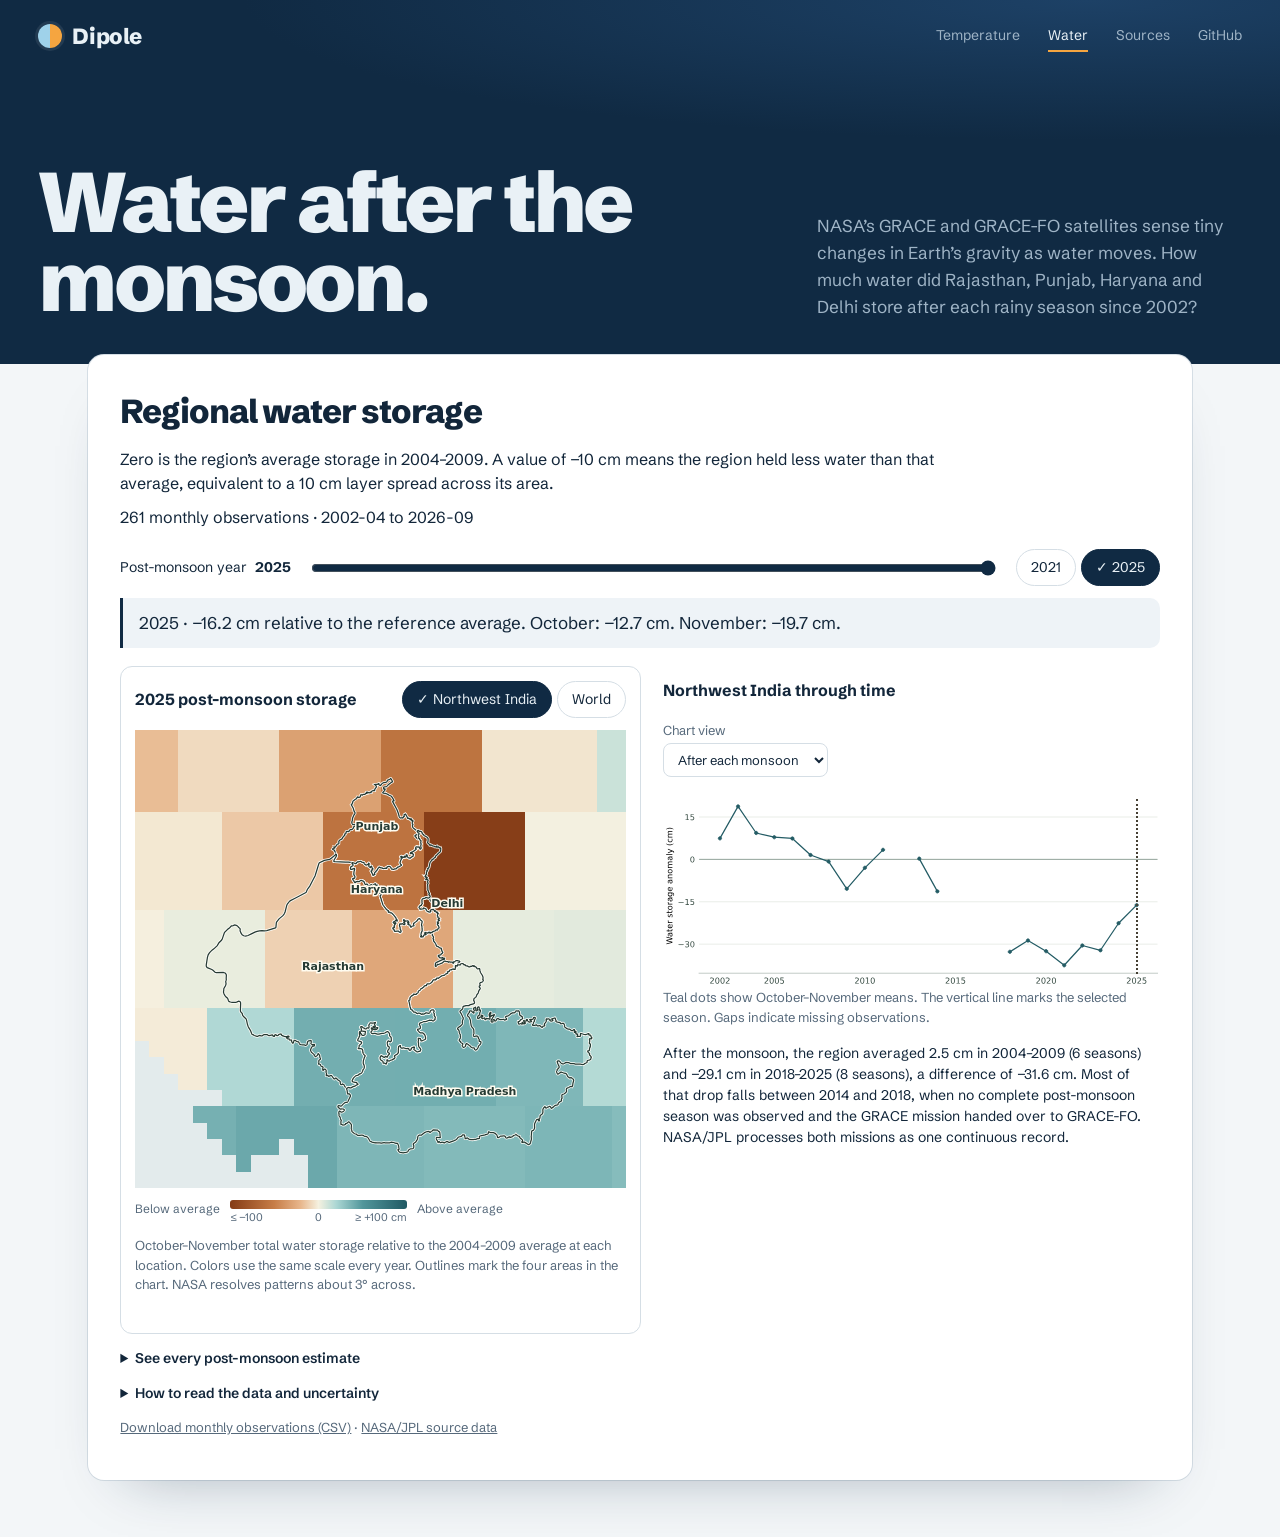
==== docs/water/index.html @ 599ec378 "Act on site feedback: mobile order, shorter findings, sharing, play - Opening text says what Dipole " ====
<!doctype html>
<html lang="en"><head><meta charset="utf-8"><meta name="viewport" content="width=device-width, initial-scale=1"><meta name="theme-color" content="#102a43"><link rel="icon" href="../favicon.svg" type="image/svg+xml">
<title>Northwest India water storage · Dipole</title>
<link rel="preload" href="../fonts/schibsted-grotesk-latin-wght-normal.woff2" as="font" type="font/woff2" crossorigin><link rel="stylesheet" href="../map/style.css?v=feedback-1"><link rel="stylesheet" href="water.css?v=design-2"><script type="module" src="water.js?v=design-2"></script></head>
<body>
<div class="deep waterdeep">
<header class="top"><a class="brand" href="../"><span class="brandmark" aria-hidden="true"></span>Dipole</a><nav aria-label="Project"><a href="../">Temperature</a><a href="./" aria-current="page">Water</a><a class="widelink" href="https://github.com/OmTheLast/Dipole/blob/main/docs/sources.md">Sources</a><a class="widelink" href="https://github.com/OmTheLast/Dipole">GitHub</a><details class="moremenu"><summary>More</summary><div><a href="https://github.com/OmTheLast/Dipole/blob/main/docs/sources.md">Sources</a><a href="https://github.com/OmTheLast/Dipole">GitHub</a></div></details></nav></header>
<section class="hero"><h1>Water after the monsoon.</h1>
<p class="lede">NASA’s GRACE and GRACE-FO satellites sense tiny changes in Earth’s gravity as water moves. How much water did Rajasthan, Punjab, Haryana and Delhi store after each rainy season since 2002?</p></section>
</div>
<main class="shore watershore">
<section class="atlas waterPanel"><h2>Regional water storage</h2>
<p>Zero is the region’s average storage in 2004–2009. A value of −10 cm means the region held less water than that average, equivalent to a 10 cm layer spread across its area.</p>
<p id="waterStatus" role="status">Loading NASA observations…</p>
<div id="waterData" hidden>
<div class="seasonControls"><label for="waterYear">Post-monsoon year <output id="yearLabel" for="waterYear"></output></label>
<input type="range" id="waterYear" step="1">
<div class="quickYears" aria-label="Comparison years"><button type="button" data-year="2021">2021</button><button type="button" data-year="2025">2025</button></div></div>
<div id="waterReading" aria-live="polite"></div>
<div class="linkedViews">
<figure class="waterAtlas">
<div class="waterMapHead"><h3 id="mapTitle">Post-monsoon storage</h3><div class="mapExtent"><button type="button" id="indiaMap" aria-pressed="true">Northwest India</button><button type="button" id="worldMap" aria-pressed="false">World</button></div></div>
<div class="waterMapFrame"><canvas id="waterMap" role="img" aria-labelledby="mapTitle" aria-describedby="waterMapCaption"></canvas><span id="mapMessage" role="status">Loading water map…</span></div>
<div class="mapLegend"><span>Below average</span><div class="waterScale"><div id="waterRamp"></div><div class="scaleNumbers"><span>≤ −100</span><span>0</span><span>≥ +100 cm</span></div></div><span>Above average</span></div>
<figcaption id="waterMapCaption">October–November total water storage relative to the 2004–2009 average at each location. Colors use the same scale every year. Outlines mark the four areas in the chart. NASA resolves patterns about 3° across.</figcaption>
<p id="mapSample"></p></figure>
<section class="waterHistory"><h3>Northwest India through time</h3>
<div class="waterControls"><label>Chart view <select id="waterView"><option value="post-monsoon">After each monsoon</option><option value="monthly">All observed months</option></select></label></div>
<figure><div class="waterChartFrame"><img id="waterChart" src="post-monsoon.svg" alt="October and November average water storage by year, with a fitted trend. Exact values follow in the table."><div id="chartMarker" aria-hidden="true"></div></div><figcaption id="waterLegend"></figcaption></figure>
<p id="waterTrend"></p></section></div>
<details><summary>See every post-monsoon estimate</summary><div class="scrolltable"><table><thead><tr><th>Year</th><th>October (cm)</th><th>November (cm)</th><th>Mean (cm)</th></tr></thead><tbody id="waterRows"></tbody></table></div></details>
<details><summary>How to read the data and uncertainty</summary>
<p>GRACE senses changes in total water stored in groundwater, soil, surface water and snow. Recovering an absolute volume or isolating groundwater would require extra information. The monthly series starts in April 2002. Missing months appear as gaps, including the break between satellite missions.</p>
<p>Each post-monsoon point averages October and November equally and requires both observations. Comparing the same months each year controls for the usual seasonal cycle. The period averages use only complete seasons.</p>
<p id="waterSensitivity"></p><p>The regional mean weights each grid square by the area inside the four boundaries. The 0.5° grid represents broader measurements at about 3° resolution. We used the JPL coastal-filtered product without optional gain factors.</p>
</details><p class="waterLinks"><a href="monthly.csv" download>Download monthly observations (CSV)</a> · <a href="https://podaac.jpl.nasa.gov/dataset/TELLUS_GRAC-GRFO_MASCON_CRI_GRID_RL06.3_V4">NASA/JPL source data</a></p></div></section></main></body></html>
---- docs/map/style.css ----
/* Dipole — "same planet, opposite trends".
   The page is built around the map's own diverging scale: deep ocean for the stage,
   sea-ice blue for below-global, ember for above-global. One typeface throughout. */
@font-face { font-family: "Schibsted Grotesk"; font-style: normal; font-display: swap; font-weight: 400 900;
  src: url("../fonts/schibsted-grotesk-latin-wght-normal.woff2") format("woff2-variations");
  unicode-range: U+0000-00FF, U+0131, U+0152-0153, U+02BB-02BC, U+02C6, U+02DA, U+02DC, U+0304, U+0308, U+0329, U+2000-206F, U+20AC, U+2122, U+2191, U+2193, U+2212, U+2215, U+FEFF, U+FFFD }
@font-face { font-family: "Schibsted Grotesk"; font-style: normal; font-display: swap; font-weight: 400 900;
  src: url("../fonts/schibsted-grotesk-latin-ext-wght-normal.woff2") format("woff2-variations");
  unicode-range: U+0100-02BA, U+02BD-02C5, U+02C7-02CC, U+02CE-02D7, U+02DD-02FF, U+0304, U+0308, U+0329, U+1D00-1DBF, U+1E00-1E9F, U+1EF2-1EFF, U+2020, U+20A0-20AB, U+20AD-20C0, U+2113, U+2C60-2C7F, U+A720-A7FF }
:root {
  --ocean: #102a43;      /* the stage the map sits on */
  --ocean-2: #1a3a5c;    /* raised surfaces on the stage */
  --ocean-line: #2f5275;
  --ice: #9fd2ea;        /* cooler than the world */
  --ember: #f5a540;      /* warmer than the world (on dark) */
  --brick: #a24f05;      /* warmer than the world (on light) */
  --deepblue: #215981;   /* cooler than the world (on light) */
  --foam: #e9f1f6;       /* text on the stage */
  --haze: #9fb4c6;       /* secondary text on the stage */
  --paper: #f3f6f8;
  --card: #ffffff;
  --ink: #12263a;
  --mist: #56697b;
  --line: #d5dee5;
  /* aliases used by the water page */
  --border: var(--line); --green: var(--ink); --muted: var(--mist);
  font: 400 16px/1.5 "Schibsted Grotesk", "Helvetica Neue", Arial, sans-serif;
  color: var(--ink);
  background: var(--paper);
}
* { box-sizing: border-box }
body { margin: 0 }
h1, h2, h3, p, figure { margin: 0 }
a { color: inherit }
button, input, select { font: inherit }
.visually-hidden { position: absolute; width: 1px; height: 1px; overflow: hidden; clip-path: inset(50%); white-space: nowrap }
:focus-visible { outline: 3px solid #f6c453; outline-offset: 2px }

/* ---------- the stage ---------- */
.deep {
  background: radial-gradient(120% 70% at 85% 0%, #1d4166 0%, var(--ocean) 55%) var(--ocean);
  color: var(--foam);
  padding: 0 max(3vw, 16px) 44px;
}
.deep > * { max-width: 1400px; margin-inline: auto }
.top { display: flex; align-items: center; justify-content: space-between; gap: 16px; height: 72px }
.brand { display: flex; align-items: center; gap: 10px; font-weight: 800; font-size: 22px; letter-spacing: -.02em; text-decoration: none }
.brandmark { width: 24px; height: 24px; border-radius: 50%; background: linear-gradient(90deg, var(--ice) 0 50%, var(--ember) 50% 100%); box-shadow: 0 0 0 3px #ffffff14 }
.top nav { display: flex; gap: clamp(12px, 2.4vw, 28px); font-size: 14px }
.top nav a { text-decoration: none; color: var(--haze); padding: 4px 0; border-bottom: 2px solid transparent }
.top nav a:hover { color: var(--foam) }
.top nav a[aria-current=page] { color: var(--foam); border-color: var(--ember) }

.hero { display: grid; grid-template-columns: minmax(0, 1.7fr) minmax(0, 1fr); gap: 20px 56px; align-items: end; padding: clamp(36px, 7vw, 92px) 0 36px }
.hero h1 { font-weight: 850; font-size: clamp(44px, 6.6vw, 104px); line-height: .94; letter-spacing: -.045em }
.lede { max-width: 46ch; font-size: clamp(16px, 1.35vw, 19px); line-height: 1.55; color: var(--haze) }

/* findings: three doors into the data */
.cases { display: grid; grid-template-columns: repeat(3, minmax(0, 1fr)); gap: 10px; border: 0; padding: 0; margin-bottom: 14px }
.cases button { display: grid; gap: 2px; text-align: left; cursor: pointer; padding: 14px 18px; color: var(--foam);
  background: #ffffff08; border: 1px solid var(--ocean-line); border-radius: 12px; transition: background .15s, border-color .15s }
.cases button:hover { background: #ffffff12 }
.cases b { font-size: 17px; font-weight: 700 }
.cases small { font-size: 13px; color: var(--haze) }
.cases button[aria-pressed=true] { background: var(--foam); border-color: var(--foam); color: var(--ink) }
.cases button[aria-pressed=true] small { color: var(--mist) }
.story { max-width: 1400px; margin-bottom: 28px; padding: 4px 0 4px 18px; border-left: 3px solid var(--ember); font-size: clamp(16px, 1.3vw, 18px); line-height: 1.55; color: var(--foam) }
.story[hidden] { display: none }
.story { max-width: 82ch; margin-left: max(0px, calc((100% - 1400px) / 2)) }

/* segmented controls */
.controls { display: flex; flex-wrap: wrap; gap: 14px 22px; margin-bottom: 18px }
.segmented { display: flex; align-items: center; gap: 0; border: 0; padding: 0; margin: 0 }
.segmented legend { float: left; margin-right: 10px; font-size: 13px; color: var(--haze) }
.segmented button { cursor: pointer; padding: 7px 14px; font-size: 14px; color: var(--foam); background: transparent; border: 1px solid var(--ocean-line) }
.segmented button + button { border-left: 0 }
.segmented button:first-of-type { border-radius: 999px 0 0 999px }
.segmented button:last-of-type { border-radius: 0 999px 999px 0 }
.segmented button:hover { background: #ffffff10 }
.segmented button[aria-pressed=true] { background: var(--ice); border-color: var(--ice); color: var(--ocean); font-weight: 600 }
fieldset:disabled button { opacity: .55; cursor: progress }

#scrubber { max-width: 640px; margin: 0 auto 18px max(0px, calc((100% - 1400px) / 2)); padding: 12px 16px; border: 1px solid var(--ocean-line); border-radius: 12px; background: #ffffff08 }
#scrubber label { display: flex; align-items: baseline; gap: 10px; font-size: 14px; color: var(--haze) }
#yearValue { font-weight: 800; font-size: 22px; color: var(--foam) }
.yeartrack { display: flex; align-items: center; gap: 12px; color: var(--haze); font-size: 13px }
#year { width: 100%; min-width: 0; height: 30px; margin: 0; accent-color: var(--ice) }
#status { color: var(--haze); margin-bottom: 12px }
#status:empty { display: none }

/* map + inspector */
.workspace { display: grid; grid-template-columns: minmax(0, 2fr) minmax(320px, 1fr); gap: 20px; align-items: start }
.atlas { min-width: 0 }
.maptools { display: flex; flex-wrap: wrap; align-items: center; gap: 6px; margin-bottom: 10px }
.maptools button { min-width: 36px; min-height: 36px; padding: 6px 12px; cursor: pointer; color: var(--foam); background: #ffffff0d; border: 1px solid var(--ocean-line); border-radius: 999px }
.maptools button:hover { background: #ffffff1a }
.maptools button:disabled { opacity: .4; cursor: default }
#zoomLevel { min-width: 3ch; text-align: center; color: var(--foam) }
#mapHint { font-size: 13px; color: var(--haze); margin-left: 6px }
.maparea { position: relative; border-radius: 10px; overflow: hidden; box-shadow: 0 24px 60px -24px #000a, 0 0 0 1px #ffffff1a }
canvas { display: block; width: 100% }
#map { aspect-ratio: 2 / 1; cursor: crosshair; background: #0c2238 }
#map.zoomed { cursor: grab; touch-action: none }
#map.dragging { cursor: grabbing }
#cellTip { position: absolute; pointer-events: none; max-width: 100%; background: var(--foam); color: var(--ink); border-radius: 8px; padding: 7px 10px; font-size: 13px; line-height: 1.45; white-space: pre-line; box-shadow: 0 8px 24px #0006 }

.legend { display: flex; flex-wrap: wrap; align-items: center; gap: 10px 22px; margin-top: 14px; font-size: 13px; color: var(--haze) }
.legendscale { display: flex; align-items: center; gap: 12px }
.legendtitle { color: var(--foam) }
#legendUnits { color: var(--haze) }
.scale { width: 190px }
.gradient { height: 10px; border-radius: 999px; background: linear-gradient(90deg, #215981, #8dbccb, #f3eedb, #f1a340, #b35806) }
.ticks { display: flex; justify-content: space-between; margin-top: 3px; font-size: 12px }
.missing, .overlaykey > span { display: flex; align-items: center; gap: 6px }
.missing i, .hatchkey i { width: 12px; height: 12px; border-radius: 2px }
.missing i { background: #a6a9a5 }
.hatchkey i { background: repeating-linear-gradient(135deg, #f3eedb 0 2px, #4b5a55 2px 3px) }
.overlaykey[hidden] { display: none }

.locations { display: flex; flex-wrap: wrap; align-items: end; justify-content: space-between; gap: 14px 24px; margin-top: 18px; padding-top: 16px; border-top: 1px solid var(--ocean-line) }
.presets { display: flex; flex-wrap: wrap; align-items: center; gap: 8px }
.presetlabel { font-size: 13px; color: var(--haze); margin-right: 4px }
.presets button, #coords button { cursor: pointer; padding: 7px 14px; font-size: 14px; color: var(--foam); background: #ffffff0d; border: 1px solid var(--ocean-line); border-radius: 999px }
.presets button:hover { background: #ffffff1a }
#coords { display: flex; flex-wrap: wrap; align-items: end; gap: 8px }
#coords label { display: grid; gap: 3px; font-size: 12px; color: var(--haze) }
#coords input { width: 112px; padding: 7px 10px; font-size: 14px; color: var(--foam); background: #0c2238; border: 1px solid var(--ocean-line); border-radius: 8px }
#coords input::placeholder { color: #6f88a0 }
#coords button { background: var(--foam); border-color: var(--foam); color: var(--ink); font-weight: 600 }

.inspector { background: var(--card); color: var(--ink); border-radius: 16px; overflow: hidden; box-shadow: 0 30px 60px -30px #000c }
.kind { padding: 18px 22px 0; font-size: 13px; color: var(--mist) }
#details { padding: 4px 22px 18px }
#name { font-weight: 800; font-size: 30px; line-height: 1.1; letter-spacing: -.02em }
#bounds { margin-top: 4px; font-size: 13px; color: var(--mist) }
#coverage, #reference { margin-top: 6px; font-size: 14px; color: var(--mist) }
.metriclabel { margin-top: 2px; font-size: 14px; color: var(--mist) }
.q { margin-top: 18px; font-size: 12px; font-weight: 700; color: var(--deepblue) }
.q:first-child { margin-top: 6px }
#change { font-weight: 850; font-size: clamp(34px, 3.1vw, 46px); line-height: 1.02; letter-spacing: -.04em; color: var(--brick) }
#rate, #interval, #explain { margin-top: 6px; font-size: 15px }
#explain { font-weight: 600 }
#sparse { margin-top: 6px; font-size: 13px; color: var(--mist) }
.note { margin-top: 8px; max-width: 80ch; font-size: 13px; color: var(--mist) }
.history { padding: 18px 22px 20px; border-top: 1px solid var(--line); background: #f8fafb }
.history h3 { font-size: 16px; font-weight: 700 }
.caption { font-size: 13px; color: var(--mist) }
.chartkey { display: flex; flex-wrap: wrap; gap: 4px 16px; margin-top: 10px; font-size: 13px }
.chartkey span::before { content: ""; display: inline-block; width: 16px; margin-right: 6px; vertical-align: middle; border-top: 2.5px solid #1d5f86 }
.chartkey span:nth-child(2)::before { border-color: #c9781e }
.chartkey span:nth-child(3)::before { border-top: 2px dashed var(--ink) }
#plot { height: 150px; margin: 10px 0 6px }
summary { cursor: pointer; font-size: 14px; font-weight: 600 }
.history summary { font-size: 13px; color: var(--mist) }
.tablebox { overflow: auto; max-height: 180px; margin-top: 6px }
table { width: 100%; border-collapse: collapse; text-align: left; font-size: 13px }
.tablebox td, .tablebox th { padding: 2px 8px 2px 0 }

/* ---------- below the stage ---------- */
.shore { max-width: 1400px; margin: 0 auto; padding: 56px max(3vw, 16px) 0 }
.chapter { padding: 40px 0; border-top: 1px solid var(--line) }
.chapter:first-child { border-top: 0; padding-top: 0 }
.chapterhead { display: grid; grid-template-columns: minmax(0, 1fr) minmax(0, 1fr); gap: 8px 56px; align-items: end; margin-bottom: 24px }
.chapter h2 { font-weight: 800; font-size: clamp(26px, 3vw, 40px); line-height: 1.08; letter-spacing: -.03em }
.chapterhead p, #exposureCaption, #comparisonCaption { max-width: 60ch; font-size: 16px; color: var(--mist) }
.scrolltable { overflow-x: auto }
.chapter table { min-width: 560px; font-size: 15px }
.chapter th { font-size: 13px; font-weight: 600; color: var(--mist); vertical-align: bottom; padding: 0 16px 8px 0; text-align: right; line-height: 1.35 }
.chapter td, .chapter tbody th { padding: 12px 16px 12px 0; border-top: 1px solid var(--line); text-align: right; white-space: nowrap }
.chapter tr > :first-child, .comparison tr > :nth-child(2) { text-align: left }
.chapter tbody th, .chapter tbody td:first-child { font-weight: 700 }
.shortfit th, .shortfit td { color: var(--mist) }
.chapter details { margin-top: 18px; max-width: 80ch }
.chapter details p, .method p { margin-top: 10px; color: var(--mist) }

.populationBar { max-width: 760px; margin-bottom: 28px }
.populationBar figcaption { font-size: 14px; font-weight: 600 }
.populationTrack { height: 22px; margin: 10px 0 8px; border-radius: 999px; overflow: hidden; background: #8dbccb }
.populationTrack span { display: block; height: 100%; background: linear-gradient(90deg, #b35806, #f1a340) }
.populationLabels { display: flex; justify-content: space-between; gap: 8px; font-size: 14px; color: var(--mist) }

.water-teaser { display: grid; grid-template-columns: minmax(0, 1fr) auto; align-items: end; gap: 16px 40px }
.water-teaser .chapterhead { margin: 0 }
.teaserlink { display: inline-block; padding: 12px 22px; border-radius: 999px; background: var(--ocean); color: var(--foam); text-decoration: none; font-weight: 600; white-space: nowrap }
.teaserlink:hover { background: var(--ocean-2) }

.method summary { font-size: 16px }
.method p { max-width: 80ch }
footer { display: grid; gap: 4px; padding: 32px 0 48px; border-top: 1px solid var(--line); font-size: 13px; color: var(--mist) }

@media (max-width: 1000px) {
  .workspace { grid-template-columns: 1fr }
  .hero, .chapterhead { grid-template-columns: 1fr }
}
@media (max-width: 640px) {
  .top { height: 60px }
  .top nav { gap: 12px; font-size: 13px }
  .cases { grid-template-columns: 1fr }
  .cases button { padding: 11px 14px }
  .segmented legend { float: none; display: block; margin-bottom: 4px }
  .segmented { flex-wrap: wrap }
  .controls { gap: 12px }
  .legend { gap: 8px 14px }
  .scale { width: 150px }
  .water-teaser { grid-template-columns: 1fr }
  #details, .history, .kind { padding-inline: 16px }
}
@media (prefers-reduced-motion: reduce) { * { transition: none !important } }

/* ---------- feedback round ---------- */
/* header: one row; Sources and GitHub fold into "More" on small phones */
.moremenu { display: none; position: relative }
.moremenu summary { list-style: none; color: var(--haze); cursor: pointer; font-weight: 400; font-size: inherit }
.moremenu summary::-webkit-details-marker { display: none }
.moremenu summary::after { content: " ▾" }
.moremenu div { position: absolute; right: 0; top: 30px; z-index: 5; display: grid; gap: 8px; padding: 12px 16px; background: var(--ocean-2); border: 1px solid var(--ocean-line); border-radius: 10px; white-space: nowrap }
.top nav { align-items: center; white-space: nowrap }

/* hero text: what it is, what we found, what to try */
.herotext { display: grid; gap: 14px; max-width: 52ch }
.herotext .lede { color: var(--foam) }
.readmore summary { display: none }
.heromore { display: grid; gap: 6px; font-size: 15px; color: var(--haze) }
.heromore h2 { font-size: 13px; font-weight: 700; color: var(--foam); margin-top: 6px }
.heromore ul { margin: 0; padding-left: 18px; display: grid; gap: 4px }

/* controls: the two that change the map most come first; a line says what the colours mean */
.modegroup { display: grid; gap: 6px }
.modehint { font-size: 13px; color: var(--haze); padding-left: 2px }
.modehint::before { content: ""; display: inline-block; width: 26px; height: 8px; margin-right: 8px; border-radius: 4px; vertical-align: middle; background: linear-gradient(90deg, #215981, #f3eedb, #b35806) }
.segmented.minor button { padding: 5px 12px; font-size: 13px }
/* selected state reads without colour too: a check mark and heavier text */
.segmented button[aria-pressed=true]::before, .cases button[aria-pressed=true] b::before { content: "✓ "; font-weight: 800 }
.cases button[aria-pressed=true] { box-shadow: inset 0 -4px 0 var(--ember) }
.waterPanel button[aria-pressed=true]::before { content: "✓ " }

/* play the years */
.scrubhead { display: flex; align-items: center; justify-content: space-between; gap: 12px }
#playYear { cursor: pointer; padding: 6px 16px; border-radius: 999px; border: 1px solid var(--ice); background: var(--ice); color: var(--ocean); font-weight: 700 }
#playYear[aria-pressed=true] { background: transparent; color: var(--foam) }
#copyLink { margin-left: auto }

/* explore a place sits above the map */
.atlas .locations { margin: 0 0 14px; padding: 0 0 14px; border-top: 0; border-bottom: 1px solid var(--ocean-line) }
.presetlabel { color: var(--foam); font-weight: 600 }

/* India's share, large */
.bignumber { max-width: 30ch; margin-bottom: 18px; font-size: clamp(20px, 2vw, 26px); line-height: 1.3; font-weight: 600 }
#indiaShare { display: block; font-size: clamp(64px, 9vw, 120px); line-height: .95; font-weight: 850; letter-spacing: -.04em; color: var(--brick) }

@media (max-width: 640px) {
  /* map and a one-line finding first; the long text waits behind "Read more" */
  .deep { display: flex; flex-direction: column }
  .deep > .top { order: 0 } .deep > .hero { order: 1; padding-bottom: 18px }
  .deep > #story { order: 2; margin-bottom: 16px } .deep > #status { order: 3 }
  .deep > .workspace { display: contents }
  .atlas { order: 4; display: flex; flex-direction: column }
  .atlas .maparea { order: 1 } .atlas .legend { order: 2 } .atlas .maptools { order: 3; margin-top: 12px } .atlas .locations { order: 4; margin-top: 14px; padding-top: 14px; border-top: 1px solid var(--ocean-line); border-bottom: 0 }
  .deep > .controls { order: 5; margin-top: 22px } .deep > #scrubber { order: 6 } .deep > .cases { order: 7; margin-top: 8px }
  .inspector { order: 8; margin-top: 20px }
  .readmore summary { display: inline-block; color: var(--ice); font-weight: 600; font-size: 15px }
  .readmore[open] summary { margin-bottom: 8px }
  .story { font-size: 15px }
  #copyLink { margin-left: 0 }
}
@media (max-width: 480px) {
  .widelink { display: none }
  .moremenu { display: block }
}
---- docs/water/water.css ----
.waterdeep {padding-bottom:8px}
.watershore {max-width:1180px; margin-top:-8px; padding-top:0; padding-bottom:56px}
.waterPanel {background:var(--card); border-radius:16px; box-shadow:0 30px 60px -40px #102a4366, 0 0 0 1px var(--line); transform:translateY(-1px)}
.waterPanel > h2 {font-weight:800; font-size:clamp(24px,2.6vw,34px); letter-spacing:-.03em}
.waterPanel {padding:clamp(14px,3vw,32px)}
.waterPanel p {margin:10px 0; max-width:86ch}
.waterControls {display:flex; flex-wrap:wrap; gap:12px 24px; margin:19px 0}
.waterControls label {display:grid; gap:3px; color:var(--muted); font-size:13px}
.waterControls select {font:inherit; color:var(--green); background:white; padding:7px 10px; border:1px solid var(--border); border-radius:4px}
#waterReading {border-left:3px solid var(--ocean); padding:12px 16px; background:#eef3f7; border-radius:0 10px 10px 0; font-size:17px}
figure {margin:16px 0} figure img {display:block; width:100%; height:auto}
figcaption, .waterLinks {color:var(--muted); font-size:13px}
.waterPanel details {margin:14px 0}
.waterPanel table {border-collapse:collapse; width:auto}
.waterPanel th,.waterPanel td {padding:4px 12px; text-align:right; border-bottom:1px solid var(--border)}
@media(max-width:550px){.waterPanel th,.waterPanel td {padding:4px} figure {margin-inline:-9px}}

.seasonControls {display:flex; flex-wrap:wrap; align-items:center; gap:10px 18px; margin:20px 0 12px}
.seasonControls label {font-size:14px}
#yearLabel {margin-left:4px; font-weight:700; font-variant-numeric:tabular-nums}
#waterYear {flex:1; min-width:110px; padding:0; accent-color:var(--green)}
.quickYears,.mapExtent {display:flex; gap:5px}
.waterAtlas {margin:18px 0; padding:14px; border:1px solid var(--border); border-radius:12px}
.waterMapHead {display:flex; align-items:center; justify-content:space-between; flex-wrap:wrap; gap:8px; margin-bottom:12px}
.waterMapHead h3 {font-size:16px}
.waterMapFrame {position:relative; background:#e3ebec}
#waterMap {cursor:crosshair; max-width:100%}
#mapMessage {position:absolute; inset:50% auto auto 50%; transform:translate(-50%,-50%); padding:7px 12px; border-radius:4px; background:#fffef6; text-align:center; font-size:13px; width:max-content; max-width:90%}
.mapLegend {display:flex; flex-wrap:wrap; align-items:flex-start; gap:5px 10px; margin:12px 0; font-size:12px; color:var(--muted)}
.waterScale {width:clamp(100px,36%,230px)}
#waterRamp {height:9px; border-radius:3px}
.scaleNumbers {position:relative; display:flex; justify-content:space-between; margin-top:2px; font-size:11px; line-height:1.2}
.scaleNumbers span:nth-child(2) {position:absolute; left:50%; transform:translateX(-50%)}
#mapSample {min-height:1.45em; margin:6px 0 0; font-size:13px; color:var(--green)}
.waterChartFrame {position:relative}
#chartMarker {position:absolute; width:0; border-left:2px dotted #453f33; pointer-events:none}
@media(max-width:550px){.waterAtlas {padding:8px}.seasonControls {gap:6px}.quickYears button,.mapExtent button {padding:6px 8px}.mapLegend {gap:4px;font-size:11px}}
.linkedViews {display:grid; grid-template-columns:minmax(0,1.05fr) minmax(0,1fr); gap:22px; margin-top:18px}
.linkedViews .waterAtlas {margin:0}
.waterHistory {padding-top:12px}
.waterHistory h3 {font-size:16px}
.waterHistory #waterTrend {font-size:14px}
@media(max-width:780px){.linkedViews {grid-template-columns:1fr;gap:8px}}

.waterPanel button {cursor:pointer; padding:7px 14px; font-size:14px; color:var(--ink); background:#fff; border:1px solid var(--line); border-radius:999px}
.waterPanel button:hover {background:#eef3f7}
.waterPanel button[aria-pressed=true] {background:var(--ocean); border-color:var(--ocean); color:var(--foam)}
#waterYear {accent-color:var(--ocean)}
.waterControls select {border-radius:8px}
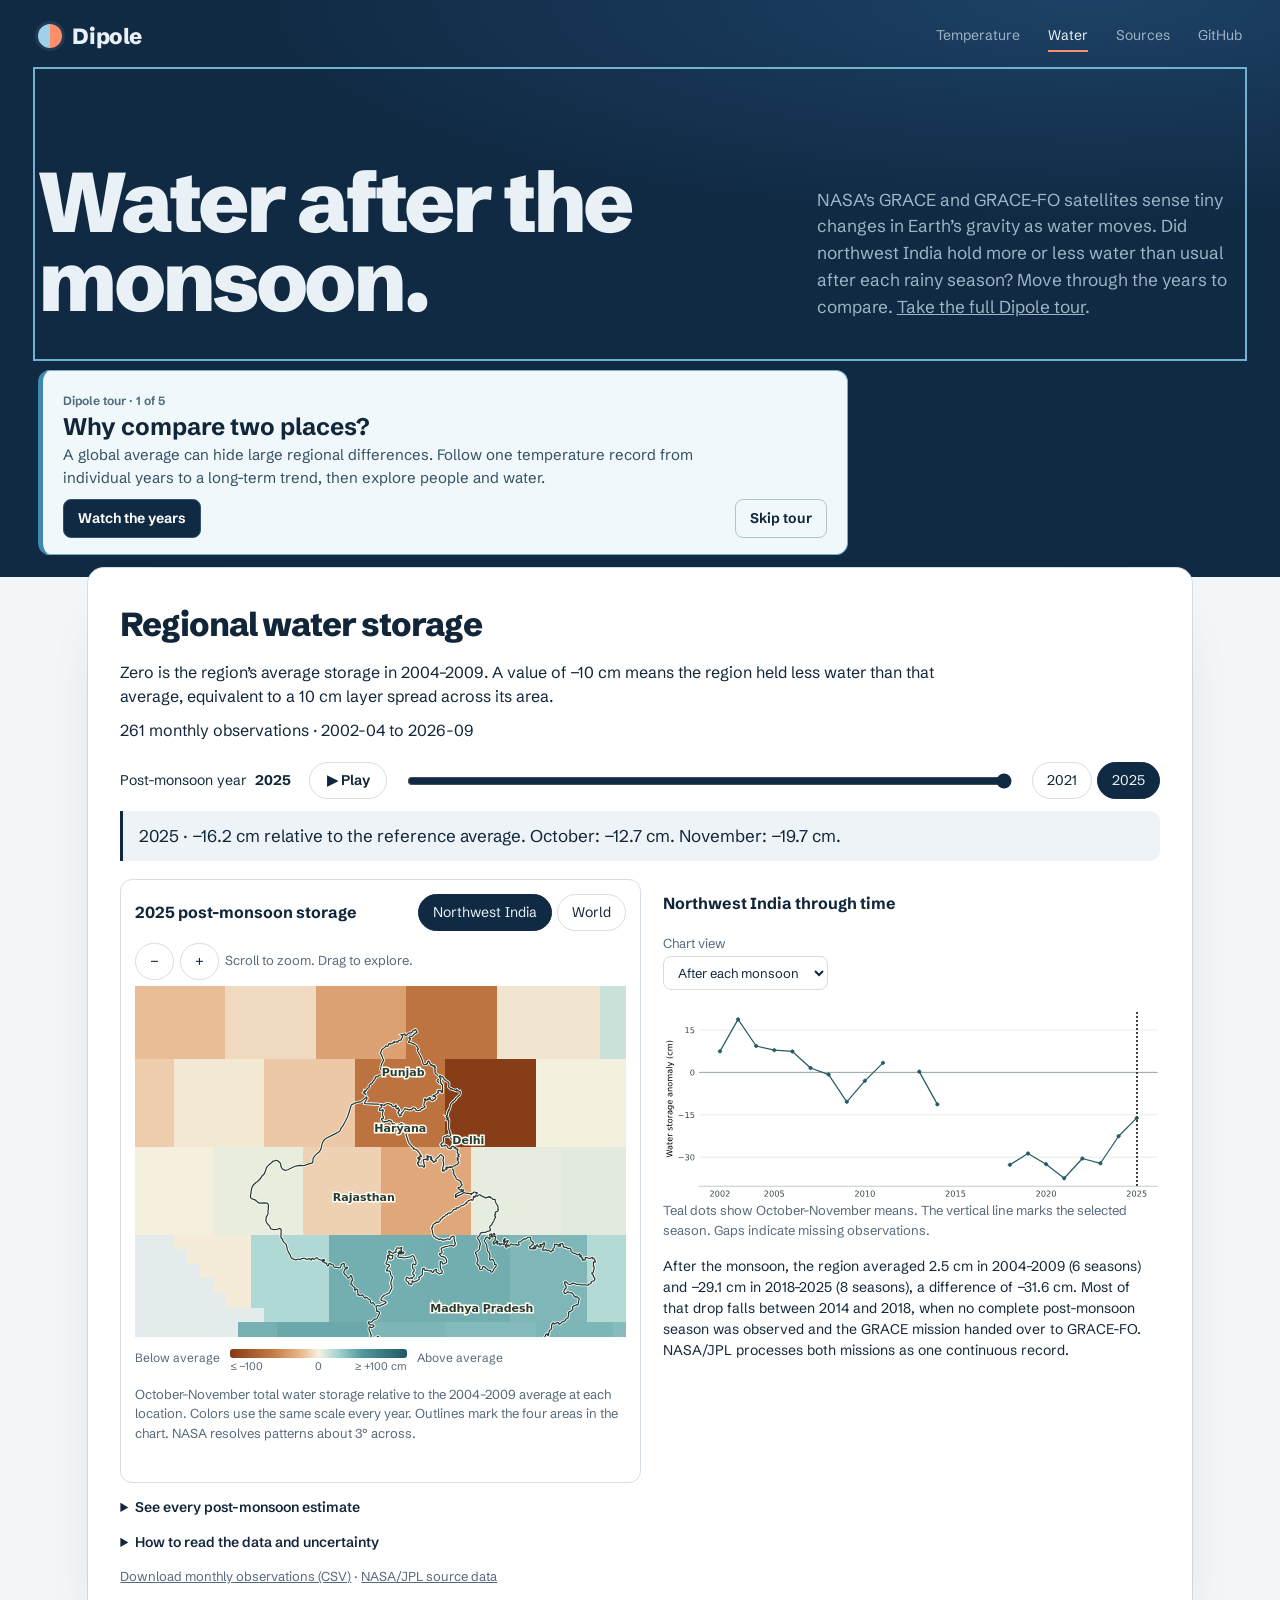
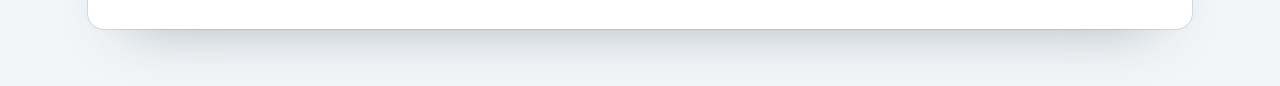
==== commit 830ba7b3: "Guide visitors through playable climate maps and country comparisons" ====
--- a/docs/water/index.html
+++ b/docs/water/index.html
@@ -1,12 +1,12 @@
 <!doctype html>
 <html lang="en"><head><meta charset="utf-8"><meta name="viewport" content="width=device-width, initial-scale=1"><meta name="theme-color" content="#102a43"><link rel="icon" href="../favicon.svg" type="image/svg+xml">
 <title>Northwest India water storage · Dipole</title>
-<link rel="preload" href="../fonts/schibsted-grotesk-latin-wght-normal.woff2" as="font" type="font/woff2" crossorigin><link rel="stylesheet" href="../map/style.css?v=feedback-1"><link rel="stylesheet" href="water.css?v=design-2"><script type="module" src="water.js?v=design-2"></script></head>
+<link rel="preload" href="../fonts/schibsted-grotesk-latin-wght-normal.woff2" as="font" type="font/woff2" crossorigin><link rel="stylesheet" href="../map/style.css?v=guide-1"><link rel="stylesheet" href="water.css?v=guide-1"><script defer src="../map/player.js?v=2"></script><script defer src="../map/tour.js?v=1"></script><script type="module" src="water.js?v=guide-1"></script></head>
 <body>
 <div class="deep waterdeep">
-<header class="top"><a class="brand" href="../"><span class="brandmark" aria-hidden="true"></span>Dipole</a><nav aria-label="Project"><a href="../">Temperature</a><a href="./" aria-current="page">Water</a><a class="widelink" href="https://github.com/OmTheLast/Dipole/blob/main/docs/sources.md">Sources</a><a class="widelink" href="https://github.com/OmTheLast/Dipole">GitHub</a><details class="moremenu"><summary>More</summary><div><a href="https://github.com/OmTheLast/Dipole/blob/main/docs/sources.md">Sources</a><a href="https://github.com/OmTheLast/Dipole">GitHub</a></div></details></nav></header>
+<header class="top"><a class="brand" href="../"><span class="brandmark" aria-hidden="true"></span>Dipole</a><nav aria-label="Project"><a href="../">Temperature</a><a href="./" aria-current="page">Water</a><a href="https://github.com/OmTheLast/Dipole/blob/main/docs/sources.md">Sources</a><a href="https://github.com/OmTheLast/Dipole">GitHub</a></nav></header>
 <section class="hero"><h1>Water after the monsoon.</h1>
-<p class="lede">NASA’s GRACE and GRACE-FO satellites sense tiny changes in Earth’s gravity as water moves. How much water did Rajasthan, Punjab, Haryana and Delhi store after each rainy season since 2002?</p></section>
+<p class="lede">NASA’s GRACE and GRACE-FO satellites sense tiny changes in Earth’s gravity as water moves. Did northwest India hold more or less water than usual after each rainy season? Move through the years to compare. <a href="../?tour=start">Take the full Dipole tour</a>.</p></section>
 </div>
 <main class="shore watershore">
 <section class="atlas waterPanel"><h2>Regional water storage</h2>
@@ -14,12 +14,13 @@
 <p id="waterStatus" role="status">Loading NASA observations…</p>
 <div id="waterData" hidden>
 <div class="seasonControls"><label for="waterYear">Post-monsoon year <output id="yearLabel" for="waterYear"></output></label>
-<input type="range" id="waterYear" step="1">
+<button class="action play" type="button" id="playWater">Play</button><input type="range" id="waterYear" step="1">
 <div class="quickYears" aria-label="Comparison years"><button type="button" data-year="2021">2021</button><button type="button" data-year="2025">2025</button></div></div>
 <div id="waterReading" aria-live="polite"></div>
 <div class="linkedViews">
 <figure class="waterAtlas">
 <div class="waterMapHead"><h3 id="mapTitle">Post-monsoon storage</h3><div class="mapExtent"><button type="button" id="indiaMap" aria-pressed="true">Northwest India</button><button type="button" id="worldMap" aria-pressed="false">World</button></div></div>
+<div class="waterNav"><button type="button" id="waterOut" aria-label="Zoom water map out">−</button><button type="button" id="waterIn" aria-label="Zoom water map in">+</button> Scroll to zoom. Drag to explore.</div>
 <div class="waterMapFrame"><canvas id="waterMap" role="img" aria-labelledby="mapTitle" aria-describedby="waterMapCaption"></canvas><span id="mapMessage" role="status">Loading water map…</span></div>
 <div class="mapLegend"><span>Below average</span><div class="waterScale"><div id="waterRamp"></div><div class="scaleNumbers"><span>≤ −100</span><span>0</span><span>≥ +100 cm</span></div></div><span>Above average</span></div>
 <figcaption id="waterMapCaption">October–November total water storage relative to the 2004–2009 average at each location. Colors use the same scale every year. Outlines mark the four areas in the chart. NASA resolves patterns about 3° across.</figcaption>
--- a/docs/map/style.css
+++ b/docs/map/style.css
@@ -12,8 +12,8 @@
   --ocean-2: #1a3a5c;    /* raised surfaces on the stage */
   --ocean-line: #2f5275;
   --ice: #9fd2ea;        /* cooler than the world */
-  --ember: #f5a540;      /* warmer than the world (on dark) */
-  --brick: #a24f05;      /* warmer than the world (on light) */
+  --ember: #ff8f6b;      /* warmer than the world (on dark) */
+  --brick: #b2432f;      /* warmer than the world (on light) */
   --deepblue: #215981;   /* cooler than the world (on light) */
   --foam: #e9f1f6;       /* text on the stage */
   --haze: #9fb4c6;       /* secondary text on the stage */
@@ -109,7 +109,7 @@
 .legendtitle { color: var(--foam) }
 #legendUnits { color: var(--haze) }
 .scale { width: 190px }
-.gradient { height: 10px; border-radius: 999px; background: linear-gradient(90deg, #215981, #8dbccb, #f3eedb, #f1a340, #b35806) }
+.gradient { height: 10px; border-radius: 999px; background: linear-gradient(90deg, #215981, #8dbccb, #f3eedb, #e49a63, #a4392f) }
 .ticks { display: flex; justify-content: space-between; margin-top: 3px; font-size: 12px }
 .missing, .overlaykey > span { display: flex; align-items: center; gap: 6px }
 .missing i, .hatchkey i { width: 12px; height: 12px; border-radius: 2px }
@@ -147,7 +147,7 @@
 .caption { font-size: 13px; color: var(--mist) }
 .chartkey { display: flex; flex-wrap: wrap; gap: 4px 16px; margin-top: 10px; font-size: 13px }
 .chartkey span::before { content: ""; display: inline-block; width: 16px; margin-right: 6px; vertical-align: middle; border-top: 2.5px solid #1d5f86 }
-.chartkey span:nth-child(2)::before { border-color: #c9781e }
+.chartkey span:nth-child(2)::before { border-color: #d0794f }
 .chartkey span:nth-child(3)::before { border-top: 2px dashed var(--ink) }
 #plot { height: 150px; margin: 10px 0 6px }
 summary { cursor: pointer; font-size: 14px; font-weight: 600 }
@@ -176,7 +176,7 @@
 .populationBar { max-width: 760px; margin-bottom: 28px }
 .populationBar figcaption { font-size: 14px; font-weight: 600 }
 .populationTrack { height: 22px; margin: 10px 0 8px; border-radius: 999px; overflow: hidden; background: #8dbccb }
-.populationTrack span { display: block; height: 100%; background: linear-gradient(90deg, #b35806, #f1a340) }
+.populationTrack span { display: block; height: 100%; background: linear-gradient(90deg, #a4392f, #e49a63) }
 .populationLabels { display: flex; justify-content: space-between; gap: 8px; font-size: 14px; color: var(--mist) }
 
 .water-teaser { display: grid; grid-template-columns: minmax(0, 1fr) auto; align-items: end; gap: 16px 40px }
@@ -195,6 +195,7 @@
 @media (max-width: 640px) {
   .top { height: 60px }
   .top nav { gap: 12px; font-size: 13px }
+  .top nav a[href*=sources] { display: none }
   .cases { grid-template-columns: 1fr }
   .cases button { padding: 11px 14px }
   .segmented legend { float: none; display: block; margin-bottom: 4px }
@@ -207,63 +208,32 @@
 }
 @media (prefers-reduced-motion: reduce) { * { transition: none !important } }
 
-/* ---------- feedback round ---------- */
-/* header: one row; Sources and GitHub fold into "More" on small phones */
-.moremenu { display: none; position: relative }
-.moremenu summary { list-style: none; color: var(--haze); cursor: pointer; font-weight: 400; font-size: inherit }
-.moremenu summary::-webkit-details-marker { display: none }
-.moremenu summary::after { content: " ▾" }
-.moremenu div { position: absolute; right: 0; top: 30px; z-index: 5; display: grid; gap: 8px; padding: 12px 16px; background: var(--ocean-2); border: 1px solid var(--ocean-line); border-radius: 10px; white-space: nowrap }
-.top nav { align-items: center; white-space: nowrap }
-
-/* hero text: what it is, what we found, what to try */
-.herotext { display: grid; gap: 14px; max-width: 52ch }
-.herotext .lede { color: var(--foam) }
-.readmore summary { display: none }
-.heromore { display: grid; gap: 6px; font-size: 15px; color: var(--haze) }
-.heromore h2 { font-size: 13px; font-weight: 700; color: var(--foam); margin-top: 6px }
-.heromore ul { margin: 0; padding-left: 18px; display: grid; gap: 4px }
-
-/* controls: the two that change the map most come first; a line says what the colours mean */
-.modegroup { display: grid; gap: 6px }
-.modehint { font-size: 13px; color: var(--haze); padding-left: 2px }
-.modehint::before { content: ""; display: inline-block; width: 26px; height: 8px; margin-right: 8px; border-radius: 4px; vertical-align: middle; background: linear-gradient(90deg, #215981, #f3eedb, #b35806) }
-.segmented.minor button { padding: 5px 12px; font-size: 13px }
-/* selected state reads without colour too: a check mark and heavier text */
-.segmented button[aria-pressed=true]::before, .cases button[aria-pressed=true] b::before { content: "✓ "; font-weight: 800 }
-.cases button[aria-pressed=true] { box-shadow: inset 0 -4px 0 var(--ember) }
-.waterPanel button[aria-pressed=true]::before { content: "✓ " }
-
-/* play the years */
-.scrubhead { display: flex; align-items: center; justify-content: space-between; gap: 12px }
-#playYear { cursor: pointer; padding: 6px 16px; border-radius: 999px; border: 1px solid var(--ice); background: var(--ice); color: var(--ocean); font-weight: 700 }
-#playYear[aria-pressed=true] { background: transparent; color: var(--foam) }
-#copyLink { margin-left: auto }
-
-/* explore a place sits above the map */
-.atlas .locations { margin: 0 0 14px; padding: 0 0 14px; border-top: 0; border-bottom: 1px solid var(--ocean-line) }
-.presetlabel { color: var(--foam); font-weight: 600 }
-
-/* India's share, large */
-.bignumber { max-width: 30ch; margin-bottom: 18px; font-size: clamp(20px, 2vw, 26px); line-height: 1.3; font-weight: 600 }
-#indiaShare { display: block; font-size: clamp(64px, 9vw, 120px); line-height: .95; font-weight: 850; letter-spacing: -.04em; color: var(--brick) }
-
-@media (max-width: 640px) {
-  /* map and a one-line finding first; the long text waits behind "Read more" */
-  .deep { display: flex; flex-direction: column }
-  .deep > .top { order: 0 } .deep > .hero { order: 1; padding-bottom: 18px }
-  .deep > #story { order: 2; margin-bottom: 16px } .deep > #status { order: 3 }
-  .deep > .workspace { display: contents }
-  .atlas { order: 4; display: flex; flex-direction: column }
-  .atlas .maparea { order: 1 } .atlas .legend { order: 2 } .atlas .maptools { order: 3; margin-top: 12px } .atlas .locations { order: 4; margin-top: 14px; padding-top: 14px; border-top: 1px solid var(--ocean-line); border-bottom: 0 }
-  .deep > .controls { order: 5; margin-top: 22px } .deep > #scrubber { order: 6 } .deep > .cases { order: 7; margin-top: 8px }
-  .inspector { order: 8; margin-top: 20px }
-  .readmore summary { display: inline-block; color: var(--ice); font-weight: 600; font-size: 15px }
-  .readmore[open] summary { margin-bottom: 8px }
-  .story { font-size: 15px }
-  #copyLink { margin-left: 0 }
-}
-@media (max-width: 480px) {
-  .widelink { display: none }
-  .moremenu { display: block }
-}
+.action, #showCountryLayer, #geoCountry, .guide button, .guide a {display:inline-flex; align-items:center; justify-content:center; gap:6px; border:1px solid var(--ocean-line); border-radius:8px; padding:8px 14px; background:var(--ocean); color:white; font:inherit; font-weight:650; font-size:14px; cursor:pointer; text-decoration:none}
+#restartTour,.deep .play {background:var(--ice);color:var(--ocean)}
+#restartTour {margin-top:16px}
+.play {min-width:78px;flex-shrink:0}
+.layers {margin-bottom:12px;border-bottom:1px solid var(--ocean-line);padding-bottom:10px}
+.layerControls {padding:10px 0;font-size:14px}
+.layerControls select,.populationCountry select {max-width:100%;padding:7px;border-radius:6px}
+.layerControls a {margin-left:8px}
+.sigControl {display:flex;flex-wrap:wrap;gap:5px 12px;margin-top:10px}
+#sigCaption,#layerCaption,.dotKey {color:var(--haze);font-size:13px}
+.dotKey,.dotKey span {display:flex;align-items:center;gap:6px;flex-wrap:wrap}
+.dotKey {gap:12px}.dotKey i {width:3px;height:3px;border-radius:50%;background:var(--foam)}
+.dotKey span:nth-child(2) i {width:5px;height:5px}.dotKey span:nth-child(3) i {width:8px;height:8px}.dotKey span:nth-child(4) i {width:11px;height:11px}
+#mapReading {padding:10px 14px;margin:10px 0;background:#1c3d59;border-left:3px solid var(--ice);font-size:14px}
+#mapReading strong {display:block}#mapReading a {margin-left:5px;white-space:nowrap}
+.coordinateLookup {margin-top:12px}.populationCountry {display:inline-flex;align-items:center;gap:8px;flex-wrap:wrap;margin:6px 8px 6px 0}
+#geoStatus {margin:6px 0 20px;font-size:14px;color:var(--mist)}
+.guide {box-sizing:border-box;width:100%;max-width:810px;margin:14px 0;padding:16px 20px;border:1px solid #78afc9;border-left:5px solid #3c89ad;border-radius:12px;background:#f0f8fc;color:var(--ink);scroll-margin:12px}
+.guide[hidden] {display:none}.guide h2 {margin:2px 0;font-size:clamp(19px,2vw,24px);line-height:1.2}.guide .guideText {color:#344e62;font-size:15px;max-width:70ch}
+.guide small {font-size:12px;font-weight:650;color:#526c7e}.guideActions {display:flex;align-items:center;gap:7px;margin-top:10px;flex-wrap:wrap}
+.guide button.secondary {background:transparent;color:var(--ink);border-color:#b0c4cf}.guide button:last-child {margin-left:auto}
+.guideTarget {outline:2px solid #72b2d0;outline-offset:3px;scroll-margin:10px}
+#guideHome {padding:1px 0}
+@media(max-width:640px){.guide {padding:12px}.guideActions {gap:5px}.layerControls a {display:block;margin:5px 0}.populationCountry {display:flex}.top nav {gap:8px}}
+[hidden] {display:none!important}
+
+#map {cursor:grab;touch-action:pan-y}
+#map.zoomed {touch-action:none}
+#map.dragging {cursor:grabbing}
--- a/docs/water/water.css
+++ b/docs/water/water.css
@@ -47,3 +47,7 @@
 .waterPanel button[aria-pressed=true] {background:var(--ocean); border-color:var(--ocean); color:var(--foam)}
 #waterYear {accent-color:var(--ocean)}
 .waterControls select {border-radius:8px}
+
+.waterNav {display:flex;align-items:center;gap:6px;margin:6px 0;font-size:13px;color:var(--mist)}
+#waterMap.pannable {cursor:grab;touch-action:none}
+#waterMap.pannable:active {cursor:grabbing}
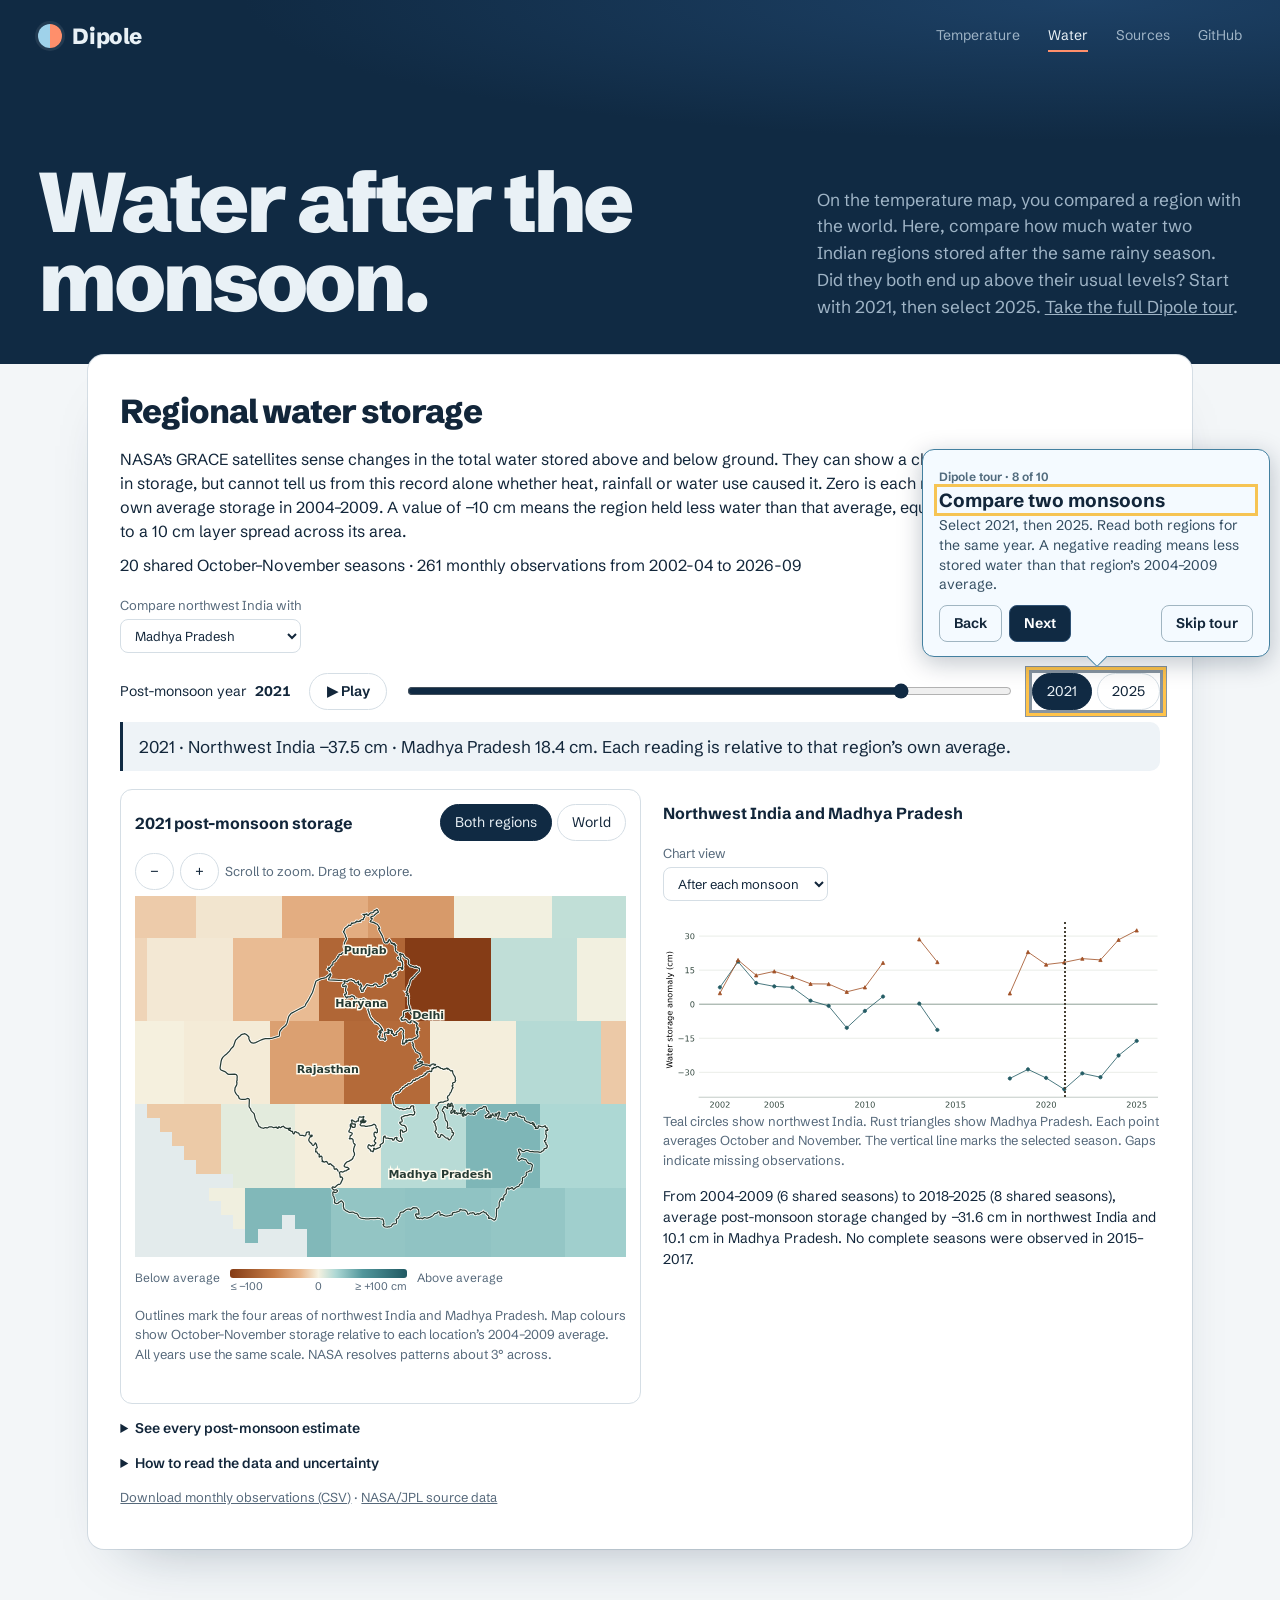
==== commit 1c220d9e: "Guide the map tour and compare regional water storage over shared seasons" ====
--- a/docs/water/index.html
+++ b/docs/water/index.html
@@ -1,37 +1,38 @@
 <!doctype html>
 <html lang="en"><head><meta charset="utf-8"><meta name="viewport" content="width=device-width, initial-scale=1"><meta name="theme-color" content="#102a43"><link rel="icon" href="../favicon.svg" type="image/svg+xml">
-<title>Northwest India water storage · Dipole</title>
-<link rel="preload" href="../fonts/schibsted-grotesk-latin-wght-normal.woff2" as="font" type="font/woff2" crossorigin><link rel="stylesheet" href="../map/style.css?v=guide-1"><link rel="stylesheet" href="water.css?v=guide-1"><script defer src="../map/player.js?v=2"></script><script defer src="../map/tour.js?v=1"></script><script type="module" src="water.js?v=guide-1"></script></head>
+<title>Indian regional water storage · Dipole</title>
+<link rel="preload" href="../fonts/schibsted-grotesk-latin-wght-normal.woff2" as="font" type="font/woff2" crossorigin><link rel="stylesheet" href="../map/style.css?v=motion-1"><link rel="stylesheet" href="water.css?v=guide-1"><script defer src="../map/player.js?v=2"></script><script defer src="../map/tour.js?v=motion-1"></script><script type="module" src="water.js?v=regions-1"></script></head>
 <body>
 <div class="deep waterdeep">
 <header class="top"><a class="brand" href="../"><span class="brandmark" aria-hidden="true"></span>Dipole</a><nav aria-label="Project"><a href="../">Temperature</a><a href="./" aria-current="page">Water</a><a href="https://github.com/OmTheLast/Dipole/blob/main/docs/sources.md">Sources</a><a href="https://github.com/OmTheLast/Dipole">GitHub</a></nav></header>
 <section class="hero"><h1>Water after the monsoon.</h1>
-<p class="lede">NASA’s GRACE and GRACE-FO satellites sense tiny changes in Earth’s gravity as water moves. Did northwest India hold more or less water than usual after each rainy season? Move through the years to compare. <a href="../?tour=start">Take the full Dipole tour</a>.</p></section>
+<p class="lede">On the temperature map, you compared a region with the world. Here, compare how much water two Indian regions stored after the same rainy season. Did they both end up above their usual levels? Start with 2021, then select 2025. <a href="../?tour=start">Take the full Dipole tour</a>.</p></section>
 </div>
 <main class="shore watershore">
 <section class="atlas waterPanel"><h2>Regional water storage</h2>
-<p>Zero is the region’s average storage in 2004–2009. A value of −10 cm means the region held less water than that average, equivalent to a 10 cm layer spread across its area.</p>
+<p>NASA’s GRACE satellites sense changes in the total water stored above and below ground. They can show a change in storage, but cannot tell us from this record alone whether heat, rainfall or water use caused it. Zero is each region’s own average storage in 2004–2009. A value of −10 cm means the region held less water than that average, equivalent to a 10 cm layer spread across its area.</p>
 <p id="waterStatus" role="status">Loading NASA observations…</p>
 <div id="waterData" hidden>
+<div class="waterControls"><label for="waterComparison">Compare northwest India with <select id="waterComparison"></select></label></div>
 <div class="seasonControls"><label for="waterYear">Post-monsoon year <output id="yearLabel" for="waterYear"></output></label>
 <button class="action play" type="button" id="playWater">Play</button><input type="range" id="waterYear" step="1">
 <div class="quickYears" aria-label="Comparison years"><button type="button" data-year="2021">2021</button><button type="button" data-year="2025">2025</button></div></div>
 <div id="waterReading" aria-live="polite"></div>
 <div class="linkedViews">
 <figure class="waterAtlas">
-<div class="waterMapHead"><h3 id="mapTitle">Post-monsoon storage</h3><div class="mapExtent"><button type="button" id="indiaMap" aria-pressed="true">Northwest India</button><button type="button" id="worldMap" aria-pressed="false">World</button></div></div>
+<div class="waterMapHead"><h3 id="mapTitle">Post-monsoon storage</h3><div class="mapExtent"><button type="button" id="indiaMap" aria-pressed="true">Both regions</button><button type="button" id="worldMap" aria-pressed="false">World</button></div></div>
 <div class="waterNav"><button type="button" id="waterOut" aria-label="Zoom water map out">−</button><button type="button" id="waterIn" aria-label="Zoom water map in">+</button> Scroll to zoom. Drag to explore.</div>
 <div class="waterMapFrame"><canvas id="waterMap" role="img" aria-labelledby="mapTitle" aria-describedby="waterMapCaption"></canvas><span id="mapMessage" role="status">Loading water map…</span></div>
 <div class="mapLegend"><span>Below average</span><div class="waterScale"><div id="waterRamp"></div><div class="scaleNumbers"><span>≤ −100</span><span>0</span><span>≥ +100 cm</span></div></div><span>Above average</span></div>
-<figcaption id="waterMapCaption">October–November total water storage relative to the 2004–2009 average at each location. Colors use the same scale every year. Outlines mark the four areas in the chart. NASA resolves patterns about 3° across.</figcaption>
+<figcaption id="waterMapCaption">October–November total water storage relative to the 2004–2009 average at each location. Colors use the same scale every year. Outlines mark the two regions. NASA resolves patterns about 3° across.</figcaption>
 <p id="mapSample"></p></figure>
-<section class="waterHistory"><h3>Northwest India through time</h3>
+<section class="waterHistory"><h3 id="historyHeading">Regional water history</h3>
 <div class="waterControls"><label>Chart view <select id="waterView"><option value="post-monsoon">After each monsoon</option><option value="monthly">All observed months</option></select></label></div>
-<figure><div class="waterChartFrame"><img id="waterChart" src="post-monsoon.svg" alt="October and November average water storage by year, with a fitted trend. Exact values follow in the table."><div id="chartMarker" aria-hidden="true"></div></div><figcaption id="waterLegend"></figcaption></figure>
+<figure><div class="waterChartFrame"><img id="waterChart" src="post-monsoon.svg" alt="October and November average water storage in the two regions. Exact values follow in the table."><div id="chartMarker" aria-hidden="true"></div></div><figcaption id="waterLegend"></figcaption></figure>
 <p id="waterTrend"></p></section></div>
-<details><summary>See every post-monsoon estimate</summary><div class="scrolltable"><table><thead><tr><th>Year</th><th>October (cm)</th><th>November (cm)</th><th>Mean (cm)</th></tr></thead><tbody id="waterRows"></tbody></table></div></details>
+<details><summary>See every post-monsoon estimate</summary><div class="scrolltable"><table><thead><tr><th rowspan="2" scope="col">Year</th><th colspan="3" scope="colgroup">Northwest India (cm)</th><th id="otherHeading" colspan="3" scope="colgroup"></th></tr><tr><th>Oct</th><th>Nov</th><th>Mean</th><th>Oct</th><th>Nov</th><th>Mean</th></tr></thead><tbody id="waterRows"></tbody></table></div></details>
 <details><summary>How to read the data and uncertainty</summary>
 <p>GRACE senses changes in total water stored in groundwater, soil, surface water and snow. Recovering an absolute volume or isolating groundwater would require extra information. The monthly series starts in April 2002. Missing months appear as gaps, including the break between satellite missions.</p>
 <p>Each post-monsoon point averages October and November equally and requires both observations. Comparing the same months each year controls for the usual seasonal cycle. The period averages use only complete seasons.</p>
-<p id="waterSensitivity"></p><p>The regional mean weights each grid square by the area inside the four boundaries. The 0.5° grid represents broader measurements at about 3° resolution. We used the JPL coastal-filtered product without optional gain factors.</p>
+<p id="waterSensitivity"></p><p>The regional mean weights each grid square by the area inside its boundary. Northwest India combines Rajasthan, Punjab, Haryana and Delhi. Both comparison states use the same October–November window. The 0.5° grid represents broader measurements at about 3° resolution. We used the JPL coastal-filtered product without optional gain factors.</p>
 </details><p class="waterLinks"><a href="monthly.csv" download>Download monthly observations (CSV)</a> · <a href="https://podaac.jpl.nasa.gov/dataset/TELLUS_GRAC-GRFO_MASCON_CRI_GRID_RL06.3_V4">NASA/JPL source data</a></p></div></section></main></body></html>
--- a/docs/map/style.css
+++ b/docs/map/style.css
@@ -225,13 +225,29 @@
 #mapReading strong {display:block}#mapReading a {margin-left:5px;white-space:nowrap}
 .coordinateLookup {margin-top:12px}.populationCountry {display:inline-flex;align-items:center;gap:8px;flex-wrap:wrap;margin:6px 8px 6px 0}
 #geoStatus {margin:6px 0 20px;font-size:14px;color:var(--mist)}
-.guide {box-sizing:border-box;width:100%;max-width:810px;margin:14px 0;padding:16px 20px;border:1px solid #78afc9;border-left:5px solid #3c89ad;border-radius:12px;background:#f0f8fc;color:var(--ink);scroll-margin:12px}
-.guide[hidden] {display:none}.guide h2 {margin:2px 0;font-size:clamp(19px,2vw,24px);line-height:1.2}.guide .guideText {color:#344e62;font-size:15px;max-width:70ch}
-.guide small {font-size:12px;font-weight:650;color:#526c7e}.guideActions {display:flex;align-items:center;gap:7px;margin-top:10px;flex-wrap:wrap}
-.guide button.secondary {background:transparent;color:var(--ink);border-color:#b0c4cf}.guide button:last-child {margin-left:auto}
-.guideTarget {outline:2px solid #72b2d0;outline-offset:3px;scroll-margin:10px}
-#guideHome {padding:1px 0}
+/* The tour sits beside the live control; the rest of the page stays usable. */
+.guide {position:fixed;z-index:30;width:min(348px,calc(100% - 16px));padding:14px 16px;
+  border:1px solid #4380a0;border-radius:12px;background:#f4faff;color:var(--ink);
+  box-shadow:0 6px 24px #071d3440;line-height:1.4}
+.guide::after {content:"";position:absolute;left:var(--arrow-x,50%);width:14px;height:14px;
+  border:solid #4380a0;background:#f4faff;pointer-events:none}
+.guide[data-side="above"]::after {bottom:-8px;border-width:0 1px 1px 0;transform:translateX(-50%) rotate(45deg)}
+.guide[data-side="below"]::after {top:-8px;border-width:1px 0 0 1px;transform:translateX(-50%) rotate(45deg)}
+.guide[data-side="away"]::after {display:none}
+.guide h2 {margin:3px 0 5px;font-size:19px;line-height:1.17}
+.guide p {color:#344e62;font-size:14px}
+.guide small {font-size:12px;font-weight:650;color:#526c7e}
+.guideActions {display:flex;align-items:center;gap:7px;margin-top:10px;flex-wrap:wrap}
+.guide button.secondary {background:transparent;color:var(--ink);border-color:#a0b5c1}
+.guide button[data-skip] {margin-left:auto}.guideReturn {margin-top:6px}
+.guideTarget,.guideCompanion {outline:3px solid #ffc34a;outline-offset:3px;box-shadow:0 0 0 7px #102a4380}
+.guideCompanion {outline-width:2px;outline-offset:1px;box-shadow:none}
+@media (prefers-reduced-motion: no-preference) {
+  .guideTarget {animation:guide-ring-in 170ms ease-out}
+  @keyframes guide-ring-in {from {outline-color:transparent} to {outline-color:#ffc34a}}
+}
 @media(max-width:640px){.guide {padding:12px}.guideActions {gap:5px}.layerControls a {display:block;margin:5px 0}.populationCountry {display:flex}.top nav {gap:8px}}
+@media(max-height:420px){.guide {max-height:calc(100dvh - 70px);overflow:auto}.guide h2{font-size:16px}}
 [hidden] {display:none!important}
 
 #map {cursor:grab;touch-action:pan-y}
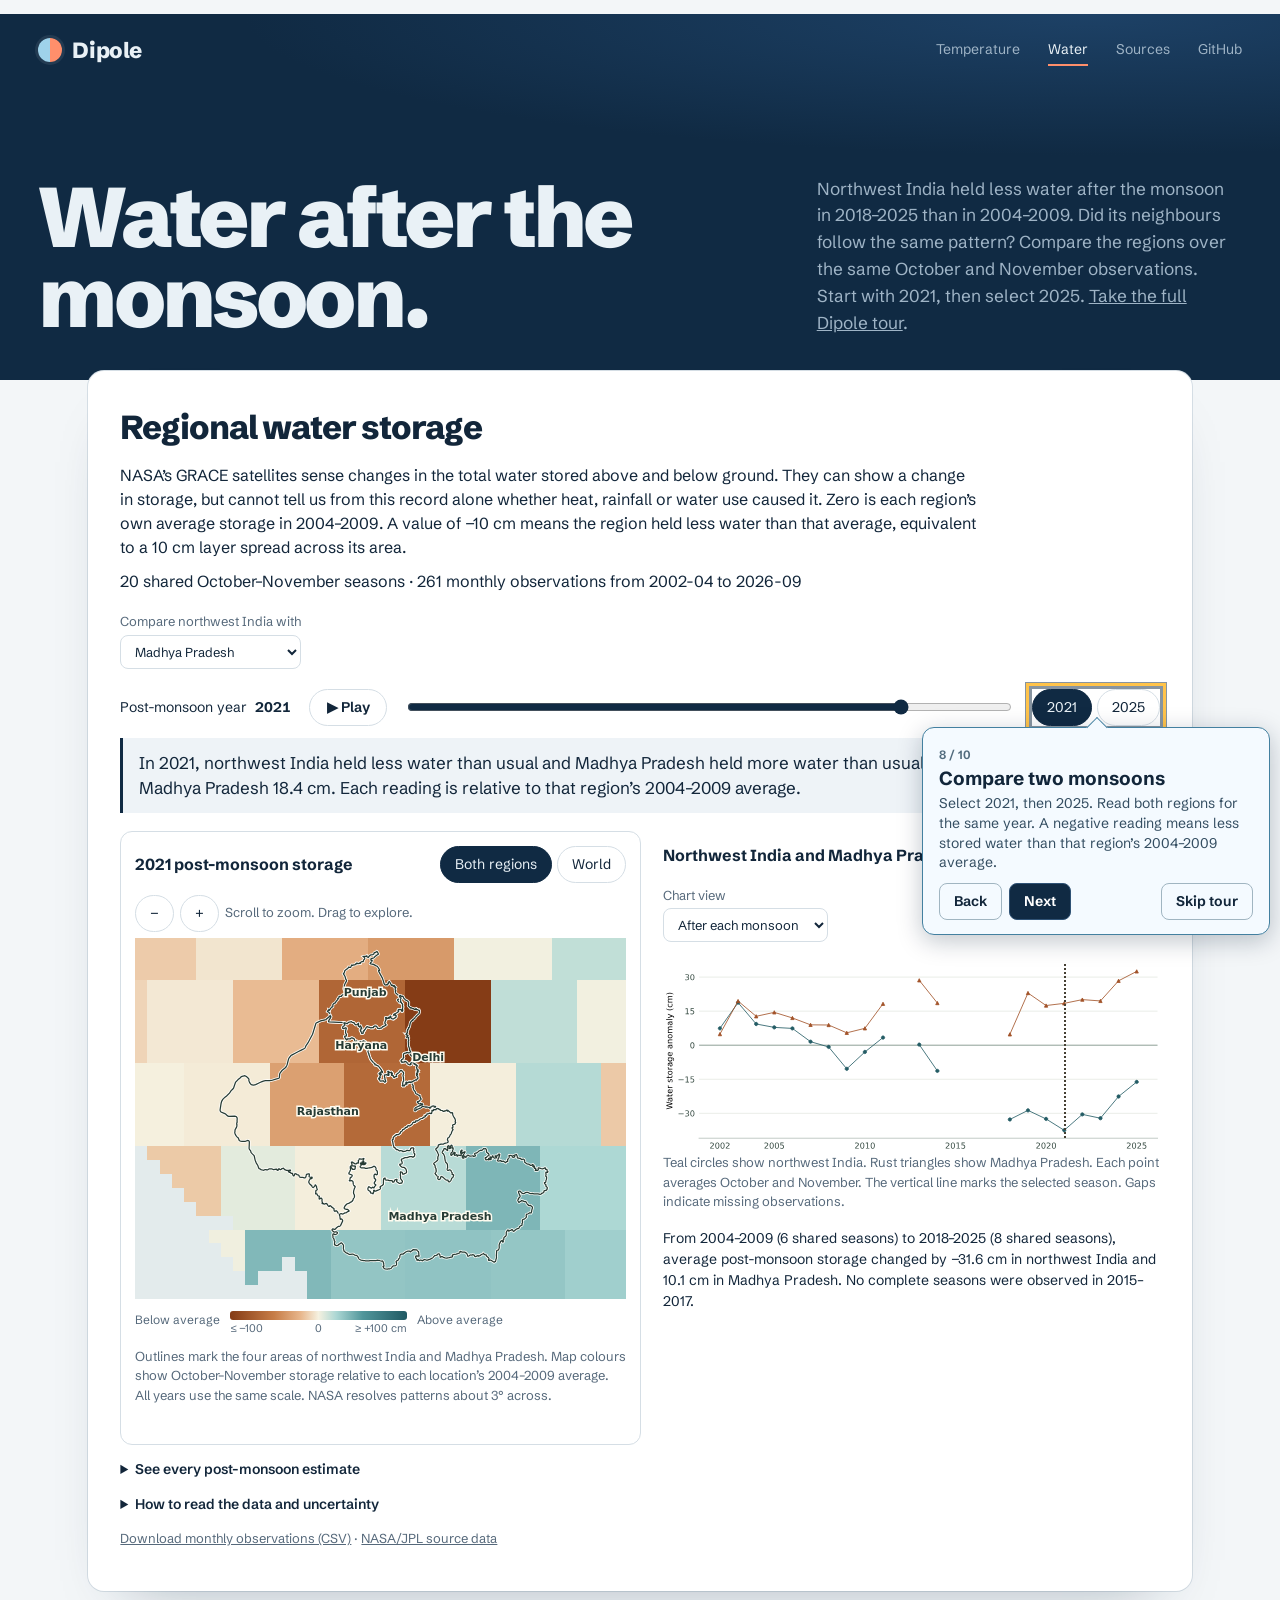
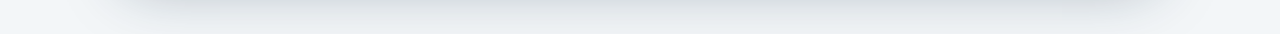
==== commit 1888a45a: "Bring map results into view and simplify the mobile tour and city lookup" ====
--- a/docs/water/index.html
+++ b/docs/water/index.html
@@ -1,14 +1,14 @@
 <!doctype html>
 <html lang="en"><head><meta charset="utf-8"><meta name="viewport" content="width=device-width, initial-scale=1"><meta name="theme-color" content="#102a43"><link rel="icon" href="../favicon.svg" type="image/svg+xml">
 <title>Indian regional water storage · Dipole</title>
-<link rel="preload" href="../fonts/schibsted-grotesk-latin-wght-normal.woff2" as="font" type="font/woff2" crossorigin><link rel="stylesheet" href="../map/style.css?v=motion-1"><link rel="stylesheet" href="water.css?v=guide-1"><script defer src="../map/player.js?v=2"></script><script defer src="../map/tour.js?v=motion-1"></script><script type="module" src="water.js?v=regions-1"></script></head>
-<body>
+<link rel="preload" href="../fonts/schibsted-grotesk-latin-wght-normal.woff2" as="font" type="font/woff2" crossorigin><link rel="stylesheet" href="../map/style.css?v=phone-guide-1"><link rel="stylesheet" href="water.css?v=guide-1"><script defer src="../map/player.js?v=2"></script><script defer src="../map/tour.js?v=phone-guide-1"></script><script type="module" src="water.js?v=first-view-1"></script></head>
+<body><main>
 <div class="deep waterdeep">
 <header class="top"><a class="brand" href="../"><span class="brandmark" aria-hidden="true"></span>Dipole</a><nav aria-label="Project"><a href="../">Temperature</a><a href="./" aria-current="page">Water</a><a href="https://github.com/OmTheLast/Dipole/blob/main/docs/sources.md">Sources</a><a href="https://github.com/OmTheLast/Dipole">GitHub</a></nav></header>
 <section class="hero"><h1>Water after the monsoon.</h1>
-<p class="lede">On the temperature map, you compared a region with the world. Here, compare how much water two Indian regions stored after the same rainy season. Did they both end up above their usual levels? Start with 2021, then select 2025. <a href="../?tour=start">Take the full Dipole tour</a>.</p></section>
+<p class="lede">Northwest India held less water after the monsoon in 2018–2025 than in 2004–2009. Did its neighbours follow the same pattern? Compare the regions over the same October and November observations. Start with 2021, then select 2025. <a href="../?tour=start">Take the full Dipole tour</a>.</p></section>
 </div>
-<main class="shore watershore">
+<div class="shore watershore">
 <section class="atlas waterPanel"><h2>Regional water storage</h2>
 <p>NASA’s GRACE satellites sense changes in the total water stored above and below ground. They can show a change in storage, but cannot tell us from this record alone whether heat, rainfall or water use caused it. Zero is each region’s own average storage in 2004–2009. A value of −10 cm means the region held less water than that average, equivalent to a 10 cm layer spread across its area.</p>
 <p id="waterStatus" role="status">Loading NASA observations…</p>
@@ -24,15 +24,15 @@
 <div class="waterNav"><button type="button" id="waterOut" aria-label="Zoom water map out">−</button><button type="button" id="waterIn" aria-label="Zoom water map in">+</button> Scroll to zoom. Drag to explore.</div>
 <div class="waterMapFrame"><canvas id="waterMap" role="img" aria-labelledby="mapTitle" aria-describedby="waterMapCaption"></canvas><span id="mapMessage" role="status">Loading water map…</span></div>
 <div class="mapLegend"><span>Below average</span><div class="waterScale"><div id="waterRamp"></div><div class="scaleNumbers"><span>≤ −100</span><span>0</span><span>≥ +100 cm</span></div></div><span>Above average</span></div>
-<figcaption id="waterMapCaption">October–November total water storage relative to the 2004–2009 average at each location. Colors use the same scale every year. Outlines mark the two regions. NASA resolves patterns about 3° across.</figcaption>
+<figcaption id="waterMapCaption">October–November total water storage relative to the 2004–2009 average at each location. Colours use the same scale every year. Outlines mark the two regions. NASA resolves patterns about 3° across.</figcaption>
 <p id="mapSample"></p></figure>
 <section class="waterHistory"><h3 id="historyHeading">Regional water history</h3>
 <div class="waterControls"><label>Chart view <select id="waterView"><option value="post-monsoon">After each monsoon</option><option value="monthly">All observed months</option></select></label></div>
 <figure><div class="waterChartFrame"><img id="waterChart" src="post-monsoon.svg" alt="October and November average water storage in the two regions. Exact values follow in the table."><div id="chartMarker" aria-hidden="true"></div></div><figcaption id="waterLegend"></figcaption></figure>
 <p id="waterTrend"></p></section></div>
-<details><summary>See every post-monsoon estimate</summary><div class="scrolltable"><table><thead><tr><th rowspan="2" scope="col">Year</th><th colspan="3" scope="colgroup">Northwest India (cm)</th><th id="otherHeading" colspan="3" scope="colgroup"></th></tr><tr><th>Oct</th><th>Nov</th><th>Mean</th><th>Oct</th><th>Nov</th><th>Mean</th></tr></thead><tbody id="waterRows"></tbody></table></div></details>
+<details><summary>See every post-monsoon estimate</summary><div class="scrolltable" tabindex="0" role="region" aria-label="Monthly and seasonal regional water measurements"><table><thead><tr><th rowspan="2" scope="col">Year</th><th colspan="3" scope="colgroup">Northwest India (cm)</th><th id="otherHeading" colspan="3" scope="colgroup"></th></tr><tr><th>Oct</th><th>Nov</th><th>Mean</th><th>Oct</th><th>Nov</th><th>Mean</th></tr></thead><tbody id="waterRows"></tbody></table></div></details>
 <details><summary>How to read the data and uncertainty</summary>
 <p>GRACE senses changes in total water stored in groundwater, soil, surface water and snow. Recovering an absolute volume or isolating groundwater would require extra information. The monthly series starts in April 2002. Missing months appear as gaps, including the break between satellite missions.</p>
 <p>Each post-monsoon point averages October and November equally and requires both observations. Comparing the same months each year controls for the usual seasonal cycle. The period averages use only complete seasons.</p>
 <p id="waterSensitivity"></p><p>The regional mean weights each grid square by the area inside its boundary. Northwest India combines Rajasthan, Punjab, Haryana and Delhi. Both comparison states use the same October–November window. The 0.5° grid represents broader measurements at about 3° resolution. We used the JPL coastal-filtered product without optional gain factors.</p>
-</details><p class="waterLinks"><a href="monthly.csv" download>Download monthly observations (CSV)</a> · <a href="https://podaac.jpl.nasa.gov/dataset/TELLUS_GRAC-GRFO_MASCON_CRI_GRID_RL06.3_V4">NASA/JPL source data</a></p></div></section></main></body></html>
+</details><p class="waterLinks"><a href="monthly.csv" download>Download monthly observations (CSV)</a> · <a href="https://podaac.jpl.nasa.gov/dataset/TELLUS_GRAC-GRFO_MASCON_CRI_GRID_RL06.3_V4">NASA/JPL source data</a></p></div></section></div></main></body></html>
--- a/docs/map/style.css
+++ b/docs/map/style.css
@@ -195,7 +195,7 @@
 @media (max-width: 640px) {
   .top { height: 60px }
   .top nav { gap: 12px; font-size: 13px }
-  .top nav a[href*=sources] { display: none }
+
   .cases { grid-template-columns: 1fr }
   .cases button { padding: 11px 14px }
   .segmented legend { float: none; display: block; margin-bottom: 4px }
@@ -253,3 +253,47 @@
 #map {cursor:grab;touch-action:pan-y}
 #map.zoomed {touch-action:none}
 #map.dragging {cursor:grabbing}
+
+/* Put the result within reach of the map on a first visit. */
+.temperature .hero {padding:16px 0 22px;gap:18px 34px;grid-template-columns:1fr 1.2fr}
+.temperature .hero h1 {font-size:clamp(38px,4.4vw,66px)}
+.temperature .hero .lede {font-size:16px;max-width:58ch;line-height:1.4}
+.temperature #restartTour {margin-top:8px}
+.atlas .controls {margin:18px 0 10px}
+.atlas .cases {margin-top:18px}
+.cityLookup {display:flex;flex-wrap:wrap;align-items:center;gap:7px;font-size:14px;max-width:100%}
+.cityLookup .action {background:var(--ice);color:var(--ocean)}
+.cityLookup #areaStatus:not(:empty) {flex-basis:100%}
+.cityLookup #areaStatus:empty {display:none}
+.cityLookup select {padding:6px;border-radius:6px;font:inherit}
+#detailAnswer {font-weight:650;margin:8px 0}
+@media(max-width:640px){
+  .temperature .hero {display:block;padding:5px 0 12px}
+  .temperature .hero h1 {font-size:clamp(29px,7.6vw,42px);line-height:1.1}
+  .temperature .hero h1 br {display:none}
+  .temperature .hero .lede {margin-top:5px;font-size:14px}
+  .top {height:auto;min-height:48px;flex-wrap:wrap;gap:4px 8px}
+  .temperature .maptools {gap:4px;margin-bottom:5px}
+  #mapHint {margin-left:0}
+  #mapReading {margin-top:6px}
+  .atlas .cases {grid-template-columns:1fr}
+}
+
+.guide .guideHint, .guide .guideMore {display:none}
+@media(max-width:640px) {
+  .guide {position:relative;z-index:1;width:100%;max-height:none;overflow:visible;margin:14px 0;
+    padding:8px 12px 5px;text-align:left;grid-column:1 / -1;color:var(--ink);box-shadow:none}
+  body[data-touring] #scrubber {margin-bottom:6px;padding:6px 12px}
+  .guide small {display:inline-block;margin-right:7px;font-size:12px}
+  .guide h2 {display:inline;margin:0;font-size:16px;line-height:1.4}
+  .guide .guideHint {display:inline}
+  .guide .guideFullTitle,.guide:not([data-expanded]) #guideText {display:none}
+  .guide #guideText {margin:6px 0;line-height:1.45;font-size:15px}
+  .guideActions {display:grid;grid-auto-flow:column;grid-auto-columns:minmax(0,1fr);margin:2px 0 0;gap:2px}
+  .guide .guideMore {display:inline-flex}
+  .guide .guideActions button {min-height:44px;min-width:0;margin-left:0;padding:3px 2px;font-size:14px}
+  .guide .guideActions .secondary {border-color:transparent}
+  .guide[data-side]::after {width:10px;height:10px}
+  .guide[data-side="above"]::after {bottom:-6px}
+  .guide[data-side="below"]::after {top:-6px}
+}
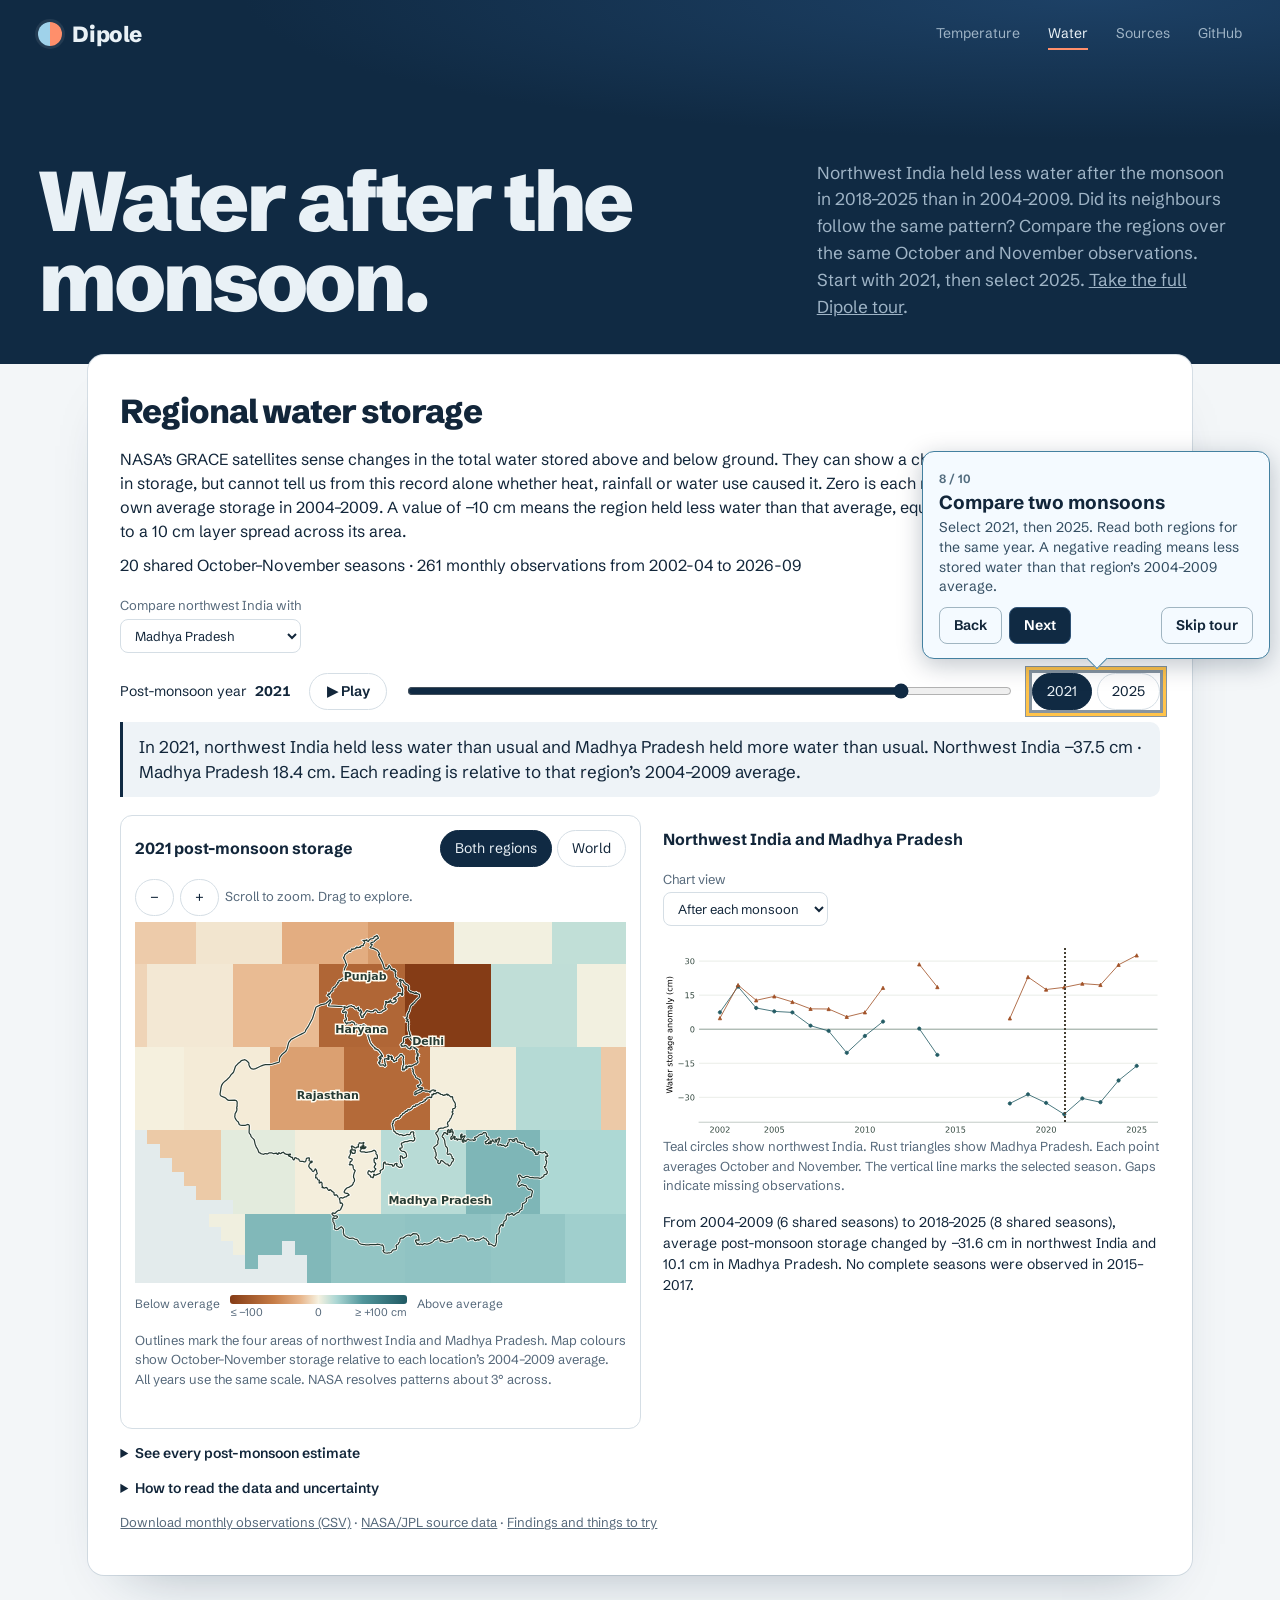
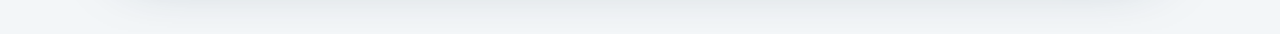
==== commit 9be818b3: "Add an illustrated guide to Dipole’s findings and comparisons" ====
--- a/docs/water/index.html
+++ b/docs/water/index.html
@@ -35,4 +35,4 @@
 <p>GRACE senses changes in total water stored in groundwater, soil, surface water and snow. Recovering an absolute volume or isolating groundwater would require extra information. The monthly series starts in April 2002. Missing months appear as gaps, including the break between satellite missions.</p>
 <p>Each post-monsoon point averages October and November equally and requires both observations. Comparing the same months each year controls for the usual seasonal cycle. The period averages use only complete seasons.</p>
 <p id="waterSensitivity"></p><p>The regional mean weights each grid square by the area inside its boundary. Northwest India combines Rajasthan, Punjab, Haryana and Delhi. Both comparison states use the same October–November window. The 0.5° grid represents broader measurements at about 3° resolution. We used the JPL coastal-filtered product without optional gain factors.</p>
-</details><p class="waterLinks"><a href="monthly.csv" download>Download monthly observations (CSV)</a> · <a href="https://podaac.jpl.nasa.gov/dataset/TELLUS_GRAC-GRFO_MASCON_CRI_GRID_RL06.3_V4">NASA/JPL source data</a></p></div></section></div></main></body></html>
+</details><p class="waterLinks"><a href="monthly.csv" download>Download monthly observations (CSV)</a> · <a href="https://podaac.jpl.nasa.gov/dataset/TELLUS_GRAC-GRFO_MASCON_CRI_GRID_RL06.3_V4">NASA/JPL source data</a> · <a href="../guide/#explore">Findings and things to try</a></p></div></section></div></main></body></html>
--- a/docs/map/style.css
+++ b/docs/map/style.css
@@ -106,6 +106,9 @@
 
 .legend { display: flex; flex-wrap: wrap; align-items: center; gap: 10px 22px; margin-top: 14px; font-size: 13px; color: var(--haze) }
 .legendscale { display: flex; align-items: center; gap: 12px }
+.colourKey {max-width:100%}
+.colourKey .legendscale {flex-wrap:wrap;row-gap:4px}
+#relativeLegend {margin-top:5px;color:var(--foam)}
 .legendtitle { color: var(--foam) }
 #legendUnits { color: var(--haze) }
 .scale { width: 190px }
@@ -297,3 +300,5 @@
   .guide[data-side="above"]::after {bottom:-6px}
   .guide[data-side="below"]::after {top:-6px}
 }
+
+.findingsLink {display:inline-block;margin-left:8px;color:var(--ice);font-size:14px;text-underline-offset:3px}
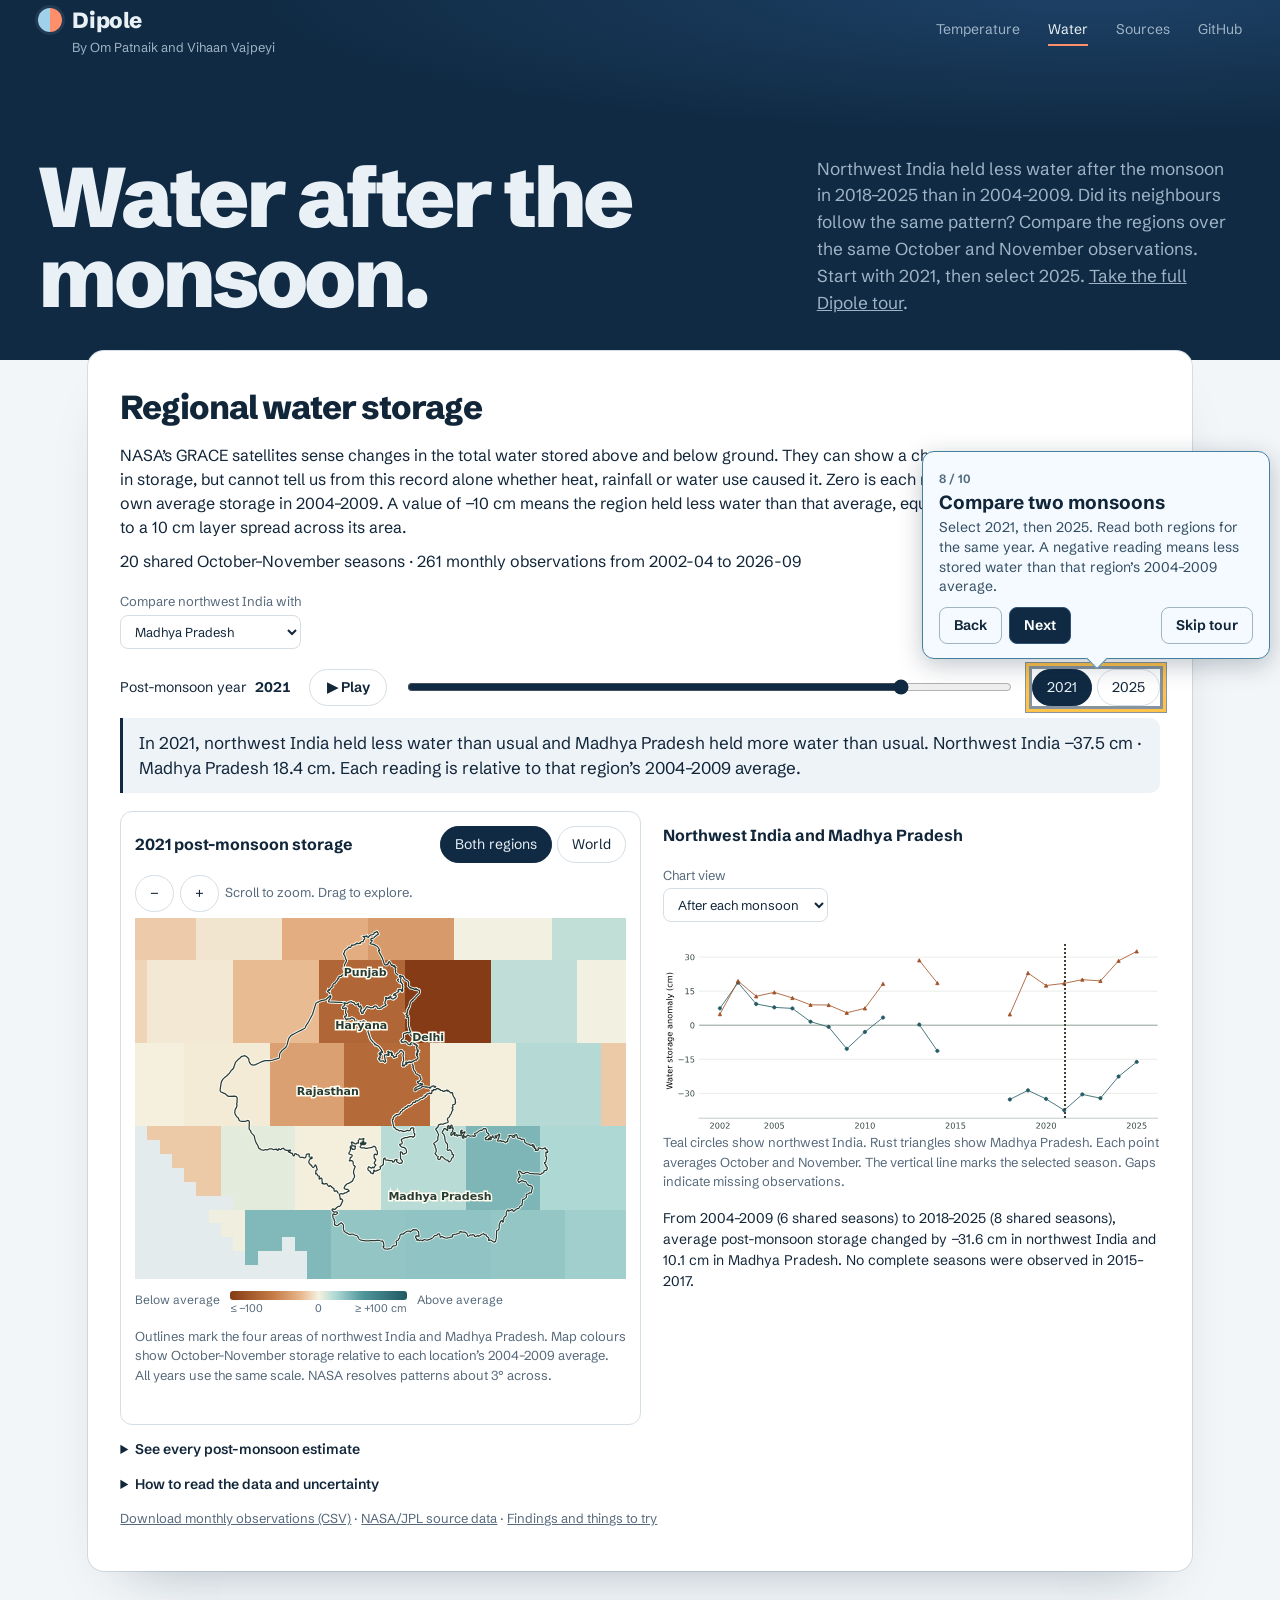
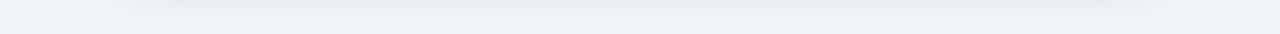
==== commit 99612e3b: "Credit both Dipole authors beneath the project name" ====
--- a/docs/water/index.html
+++ b/docs/water/index.html
@@ -1,10 +1,11 @@
 <!doctype html>
 <html lang="en"><head><meta charset="utf-8"><meta name="viewport" content="width=device-width, initial-scale=1"><meta name="theme-color" content="#102a43"><link rel="icon" href="../favicon.svg" type="image/svg+xml">
 <title>Indian regional water storage · Dipole</title>
-<link rel="preload" href="../fonts/schibsted-grotesk-latin-wght-normal.woff2" as="font" type="font/woff2" crossorigin><link rel="stylesheet" href="../map/style.css?v=phone-guide-1"><link rel="stylesheet" href="water.css?v=guide-1"><script defer src="../map/player.js?v=2"></script><script defer src="../map/tour.js?v=phone-guide-1"></script><script type="module" src="water.js?v=first-view-1"></script></head>
+<link rel="preload" href="../fonts/schibsted-grotesk-latin-wght-normal.woff2" as="font" type="font/woff2" crossorigin><link rel="stylesheet" href="../map/style.css?v=byline-1"><link rel="stylesheet" href="water.css?v=guide-1"><script defer src="../map/player.js?v=2"></script><script defer src="../map/tour.js?v=phone-guide-1"></script><script type="module" src="water.js?v=first-view-1"></script></head>
 <body><main>
 <div class="deep waterdeep">
-<header class="top"><a class="brand" href="../"><span class="brandmark" aria-hidden="true"></span>Dipole</a><nav aria-label="Project"><a href="../">Temperature</a><a href="./" aria-current="page">Water</a><a href="https://github.com/OmTheLast/Dipole/blob/main/docs/sources.md">Sources</a><a href="https://github.com/OmTheLast/Dipole">GitHub</a></nav></header>
+<header class="top"><div class="project-credit"><a class="brand" href="../"><span class="brandmark" aria-hidden="true"></span>Dipole</a>
+<p class="byline">By Om Patnaik and Vihaan Vajpeyi</p></div><nav aria-label="Project"><a href="../">Temperature</a><a href="./" aria-current="page">Water</a><a href="https://github.com/OmTheLast/Dipole/blob/main/docs/sources.md">Sources</a><a href="https://github.com/OmTheLast/Dipole">GitHub</a></nav></header>
 <section class="hero"><h1>Water after the monsoon.</h1>
 <p class="lede">Northwest India held less water after the monsoon in 2018–2025 than in 2004–2009. Did its neighbours follow the same pattern? Compare the regions over the same October and November observations. Start with 2021, then select 2025. <a href="../?tour=start">Take the full Dipole tour</a>.</p></section>
 </div>
--- a/docs/map/style.css
+++ b/docs/map/style.css
@@ -45,6 +45,7 @@
 .deep > * { max-width: 1400px; margin-inline: auto }
 .top { display: flex; align-items: center; justify-content: space-between; gap: 16px; height: 72px }
 .brand { display: flex; align-items: center; gap: 10px; font-weight: 800; font-size: 22px; letter-spacing: -.02em; text-decoration: none }
+.byline { margin: 2px 0 0 34px; font-size: 13px; line-height: 1.35; color: var(--haze) }
 .brandmark { width: 24px; height: 24px; border-radius: 50%; background: linear-gradient(90deg, var(--ice) 0 50%, var(--ember) 50% 100%); box-shadow: 0 0 0 3px #ffffff14 }
 .top nav { display: flex; gap: clamp(12px, 2.4vw, 28px); font-size: 14px }
 .top nav a { text-decoration: none; color: var(--haze); padding: 4px 0; border-bottom: 2px solid transparent }
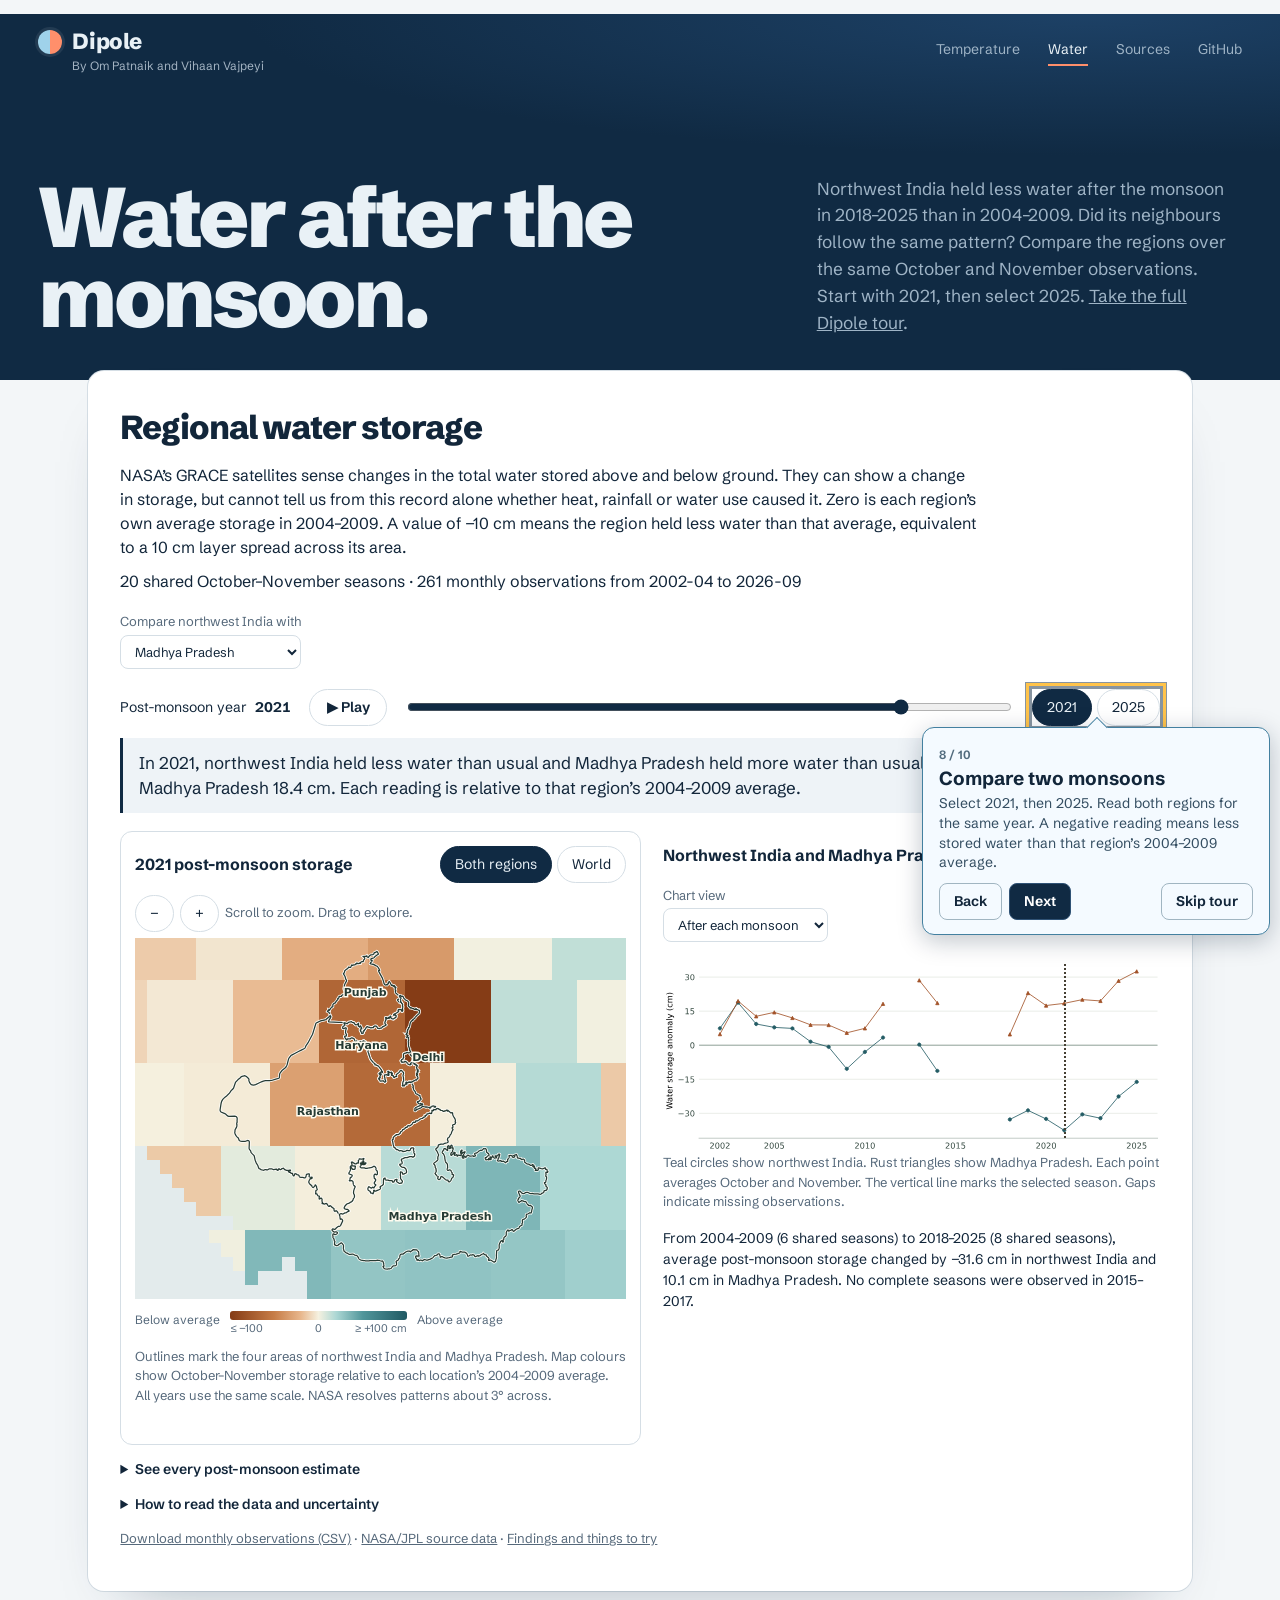
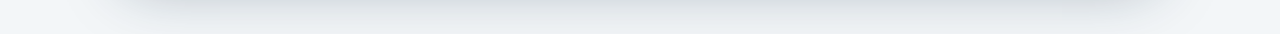
==== commit dde3dc21: "Keep the project byline understated" ====
--- a/docs/water/index.html
+++ b/docs/water/index.html
@@ -1,7 +1,7 @@
 <!doctype html>
 <html lang="en"><head><meta charset="utf-8"><meta name="viewport" content="width=device-width, initial-scale=1"><meta name="theme-color" content="#102a43"><link rel="icon" href="../favicon.svg" type="image/svg+xml">
 <title>Indian regional water storage · Dipole</title>
-<link rel="preload" href="../fonts/schibsted-grotesk-latin-wght-normal.woff2" as="font" type="font/woff2" crossorigin><link rel="stylesheet" href="../map/style.css?v=byline-1"><link rel="stylesheet" href="water.css?v=guide-1"><script defer src="../map/player.js?v=2"></script><script defer src="../map/tour.js?v=phone-guide-1"></script><script type="module" src="water.js?v=first-view-1"></script></head>
+<link rel="preload" href="../fonts/schibsted-grotesk-latin-wght-normal.woff2" as="font" type="font/woff2" crossorigin><link rel="stylesheet" href="../map/style.css?v=byline-2"><link rel="stylesheet" href="water.css?v=guide-1"><script defer src="../map/player.js?v=2"></script><script defer src="../map/tour.js?v=phone-guide-1"></script><script type="module" src="water.js?v=first-view-1"></script></head>
 <body><main>
 <div class="deep waterdeep">
 <header class="top"><div class="project-credit"><a class="brand" href="../"><span class="brandmark" aria-hidden="true"></span>Dipole</a>
--- a/docs/map/style.css
+++ b/docs/map/style.css
@@ -45,7 +45,7 @@
 .deep > * { max-width: 1400px; margin-inline: auto }
 .top { display: flex; align-items: center; justify-content: space-between; gap: 16px; height: 72px }
 .brand { display: flex; align-items: center; gap: 10px; font-weight: 800; font-size: 22px; letter-spacing: -.02em; text-decoration: none }
-.byline { margin: 2px 0 0 34px; font-size: 13px; line-height: 1.35; color: var(--haze) }
+.byline { margin: 0 0 0 34px; font-size: 12px; line-height: 1.35; color: #a4b4c3 }
 .brandmark { width: 24px; height: 24px; border-radius: 50%; background: linear-gradient(90deg, var(--ice) 0 50%, var(--ember) 50% 100%); box-shadow: 0 0 0 3px #ffffff14 }
 .top nav { display: flex; gap: clamp(12px, 2.4vw, 28px); font-size: 14px }
 .top nav a { text-decoration: none; color: var(--haze); padding: 4px 0; border-bottom: 2px solid transparent }
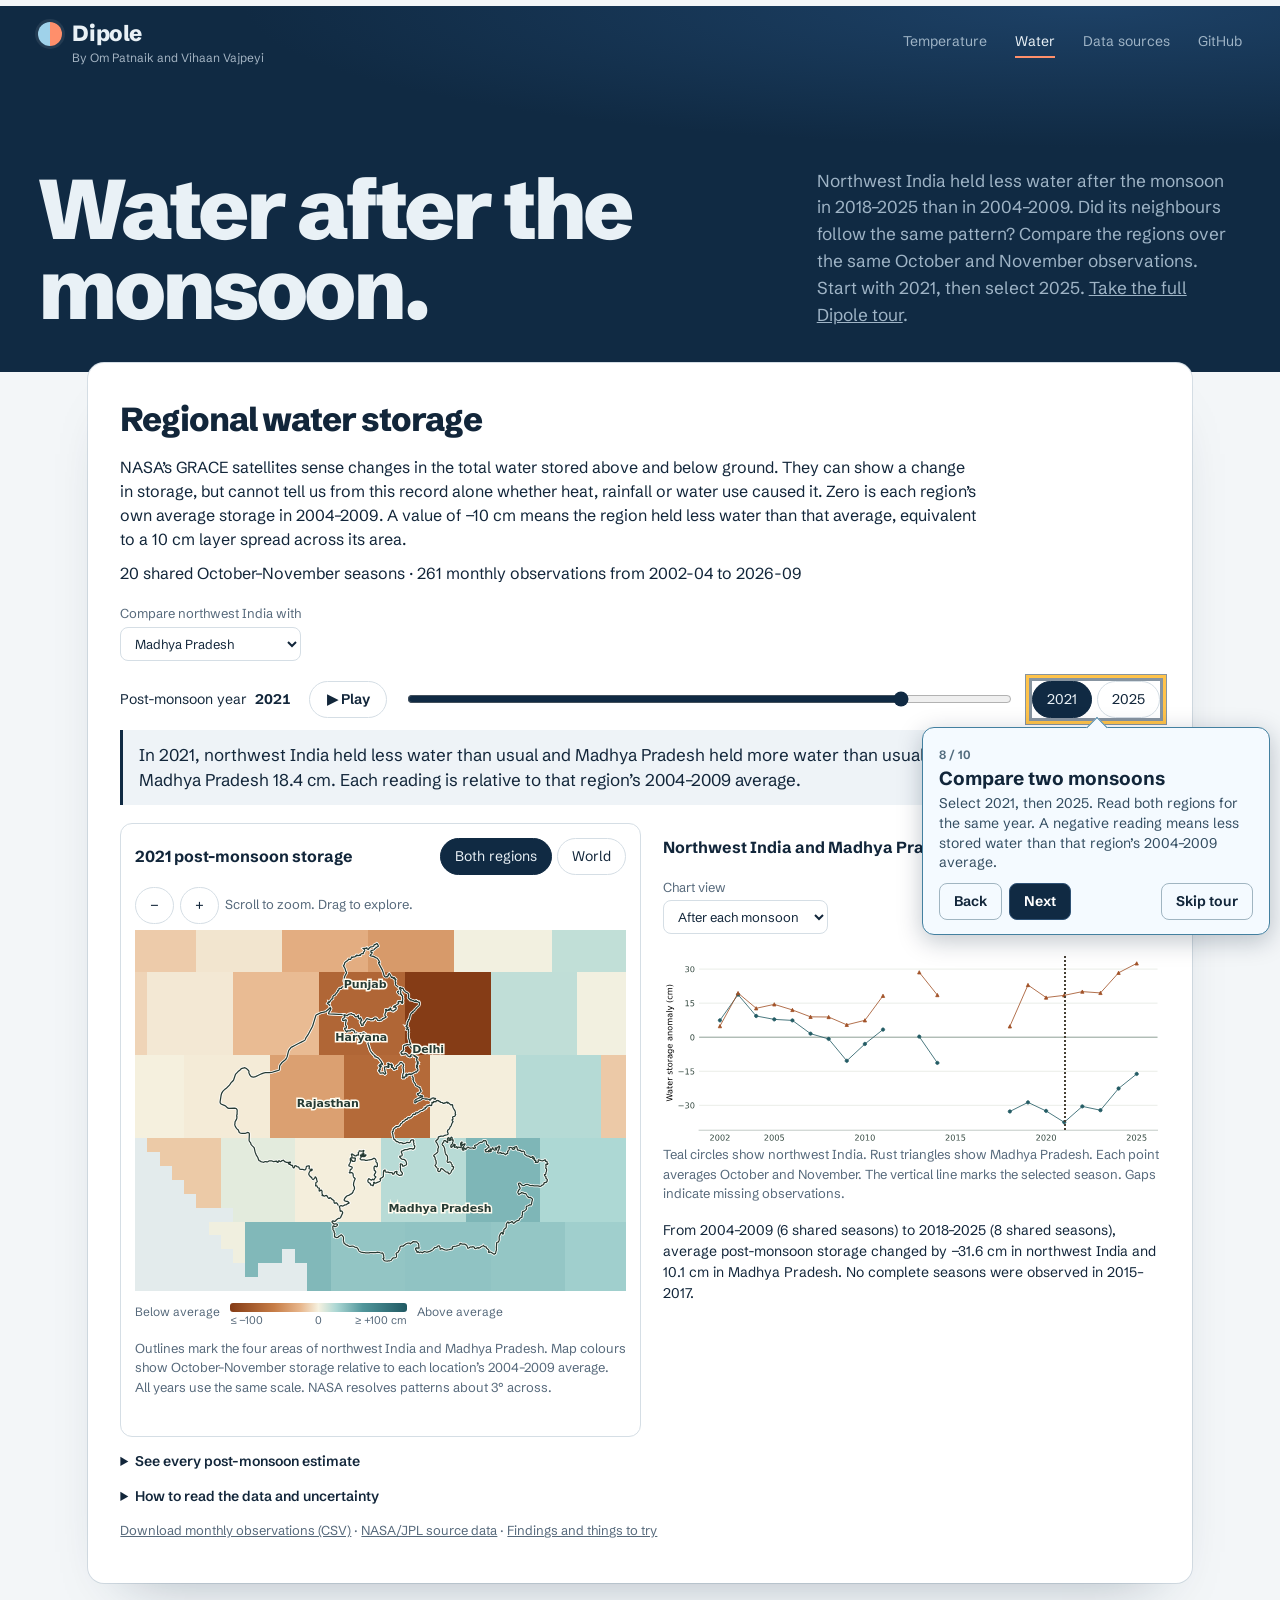
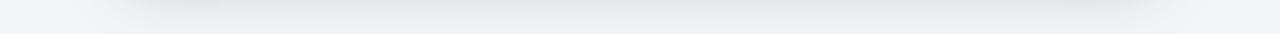
==== commit 2819222a: "Move the SI disclosure to the project homepage and README" ====
--- a/docs/water/index.html
+++ b/docs/water/index.html
@@ -1,11 +1,11 @@
 <!doctype html>
 <html lang="en"><head><meta charset="utf-8"><meta name="viewport" content="width=device-width, initial-scale=1"><meta name="theme-color" content="#102a43"><link rel="icon" href="../favicon.svg" type="image/svg+xml">
 <title>Indian regional water storage · Dipole</title>
-<link rel="preload" href="../fonts/schibsted-grotesk-latin-wght-normal.woff2" as="font" type="font/woff2" crossorigin><link rel="stylesheet" href="../map/style.css?v=byline-2"><link rel="stylesheet" href="water.css?v=guide-1"><script defer src="../map/player.js?v=2"></script><script defer src="../map/tour.js?v=phone-guide-1"></script><script type="module" src="water.js?v=first-view-1"></script></head>
+<link rel="preload" href="../fonts/schibsted-grotesk-latin-wght-normal.woff2" as="font" type="font/woff2" crossorigin><link rel="stylesheet" href="../map/style.css?v=si-note-1"><link rel="stylesheet" href="water.css?v=guide-1"><script defer src="../map/player.js?v=2"></script><script defer src="../map/tour.js?v=phone-guide-1"></script><script type="module" src="water.js?v=first-view-1"></script></head>
 <body><main>
 <div class="deep waterdeep">
 <header class="top"><div class="project-credit"><a class="brand" href="../"><span class="brandmark" aria-hidden="true"></span>Dipole</a>
-<p class="byline">By Om Patnaik and Vihaan Vajpeyi</p></div><nav aria-label="Project"><a href="../">Temperature</a><a href="./" aria-current="page">Water</a><a href="https://github.com/OmTheLast/Dipole/blob/main/docs/sources.md">Sources</a><a href="https://github.com/OmTheLast/Dipole">GitHub</a></nav></header>
+<p class="byline">By Om Patnaik and Vihaan Vajpeyi</p></div><nav aria-label="Project"><a href="../">Temperature</a><a href="./" aria-current="page">Water</a><a href="https://github.com/OmTheLast/Dipole/blob/main/docs/sources.md">Data sources</a><a href="https://github.com/OmTheLast/Dipole">GitHub</a></nav></header>
 <section class="hero"><h1>Water after the monsoon.</h1>
 <p class="lede">Northwest India held less water after the monsoon in 2018–2025 than in 2004–2009. Did its neighbours follow the same pattern? Compare the regions over the same October and November observations. Start with 2021, then select 2025. <a href="../?tour=start">Take the full Dipole tour</a>.</p></section>
 </div>
--- a/docs/map/style.css
+++ b/docs/map/style.css
@@ -190,6 +190,8 @@
 
 .method summary { font-size: 16px }
 .method p { max-width: 80ch }
+#si-use { max-width: 72ch; margin-top: 12px }
+#si-use h2 { font-size: 1em; margin: 0 0 4px }
 footer { display: grid; gap: 4px; padding: 32px 0 48px; border-top: 1px solid var(--line); font-size: 13px; color: var(--mist) }
 
 @media (max-width: 1000px) {
